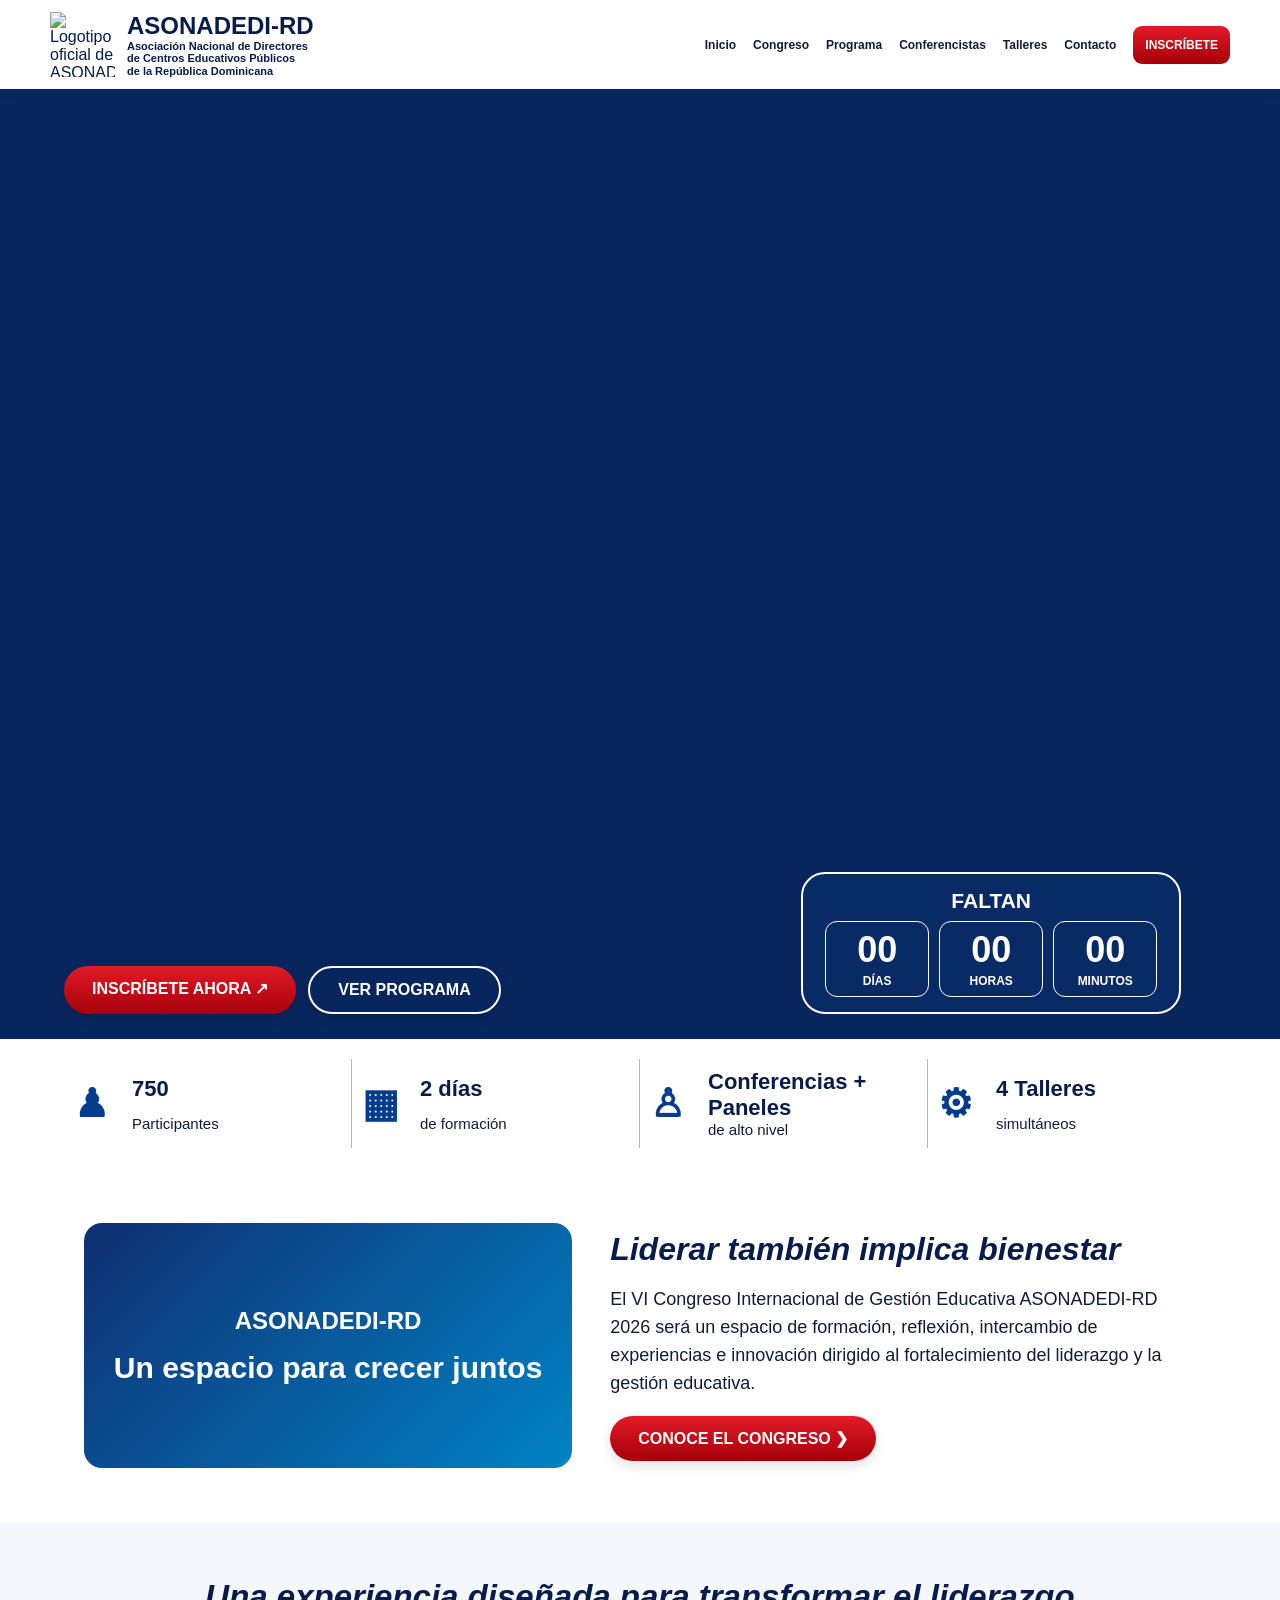
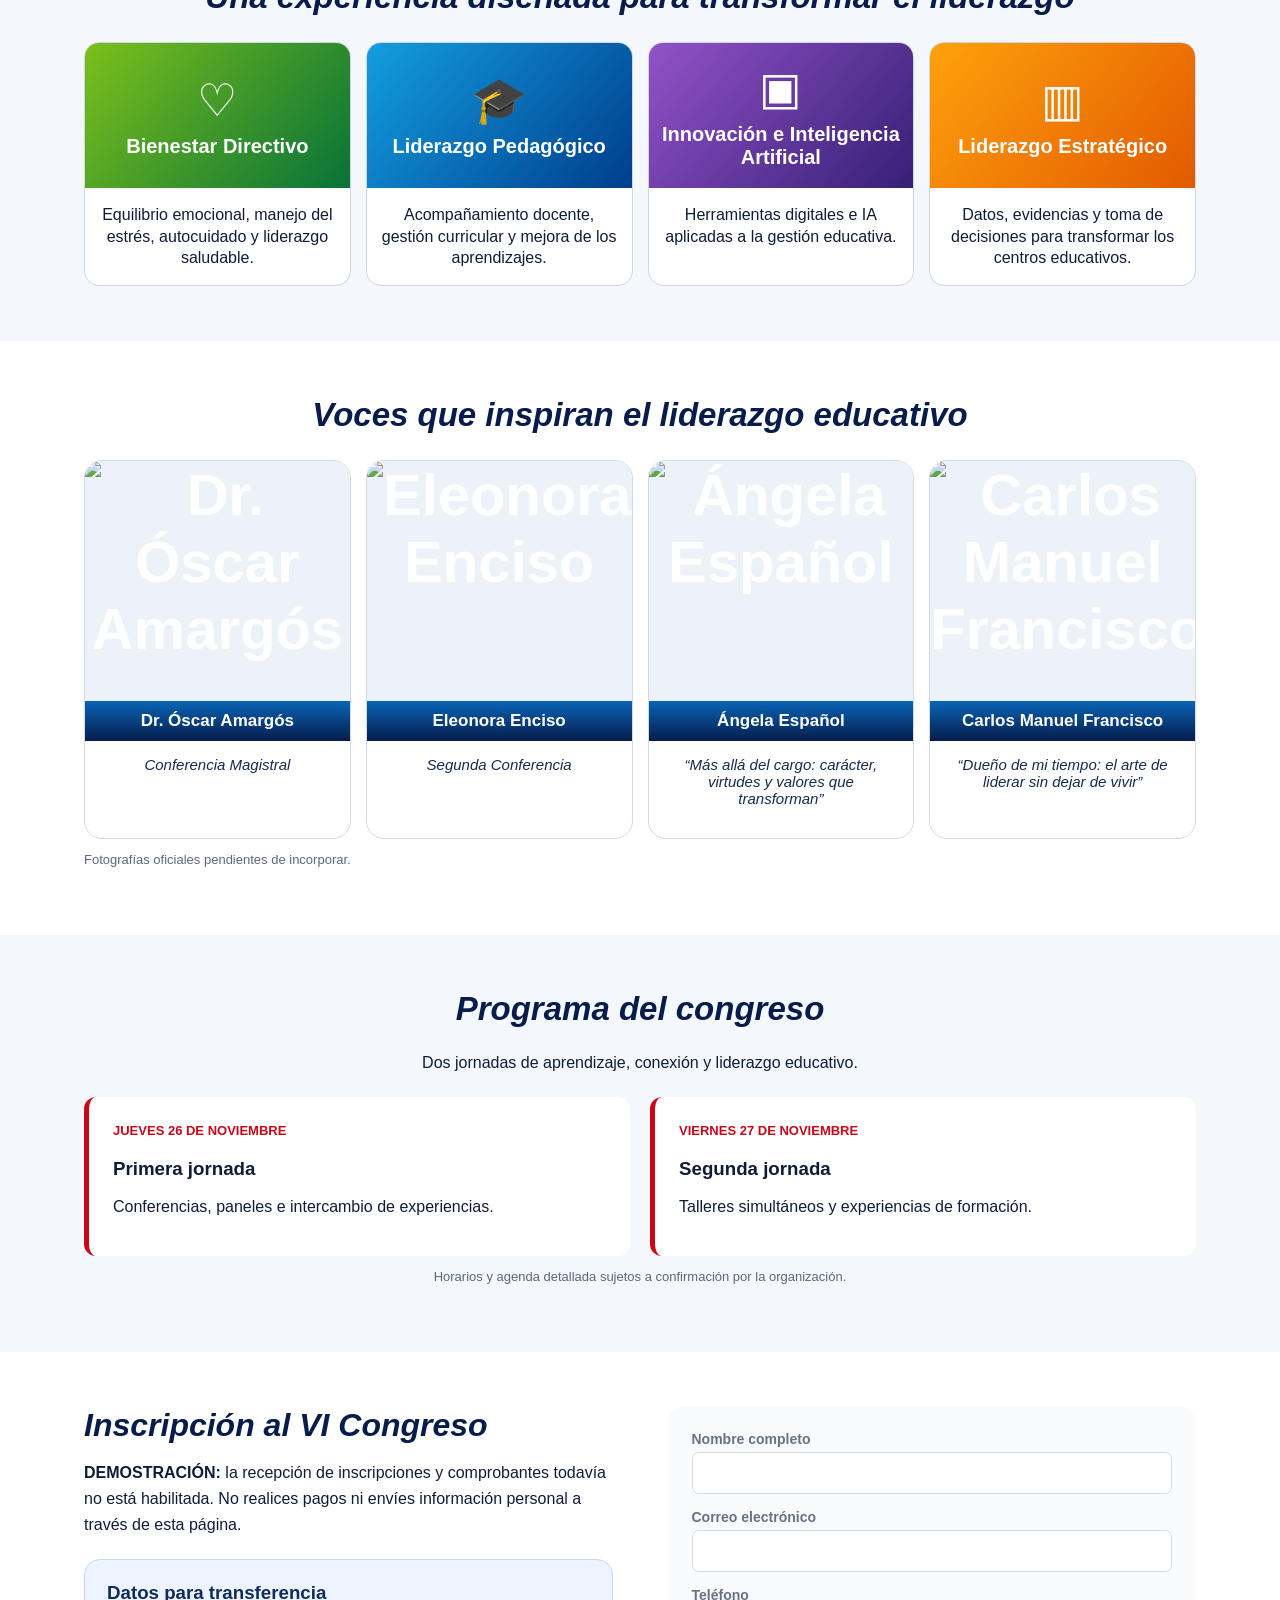
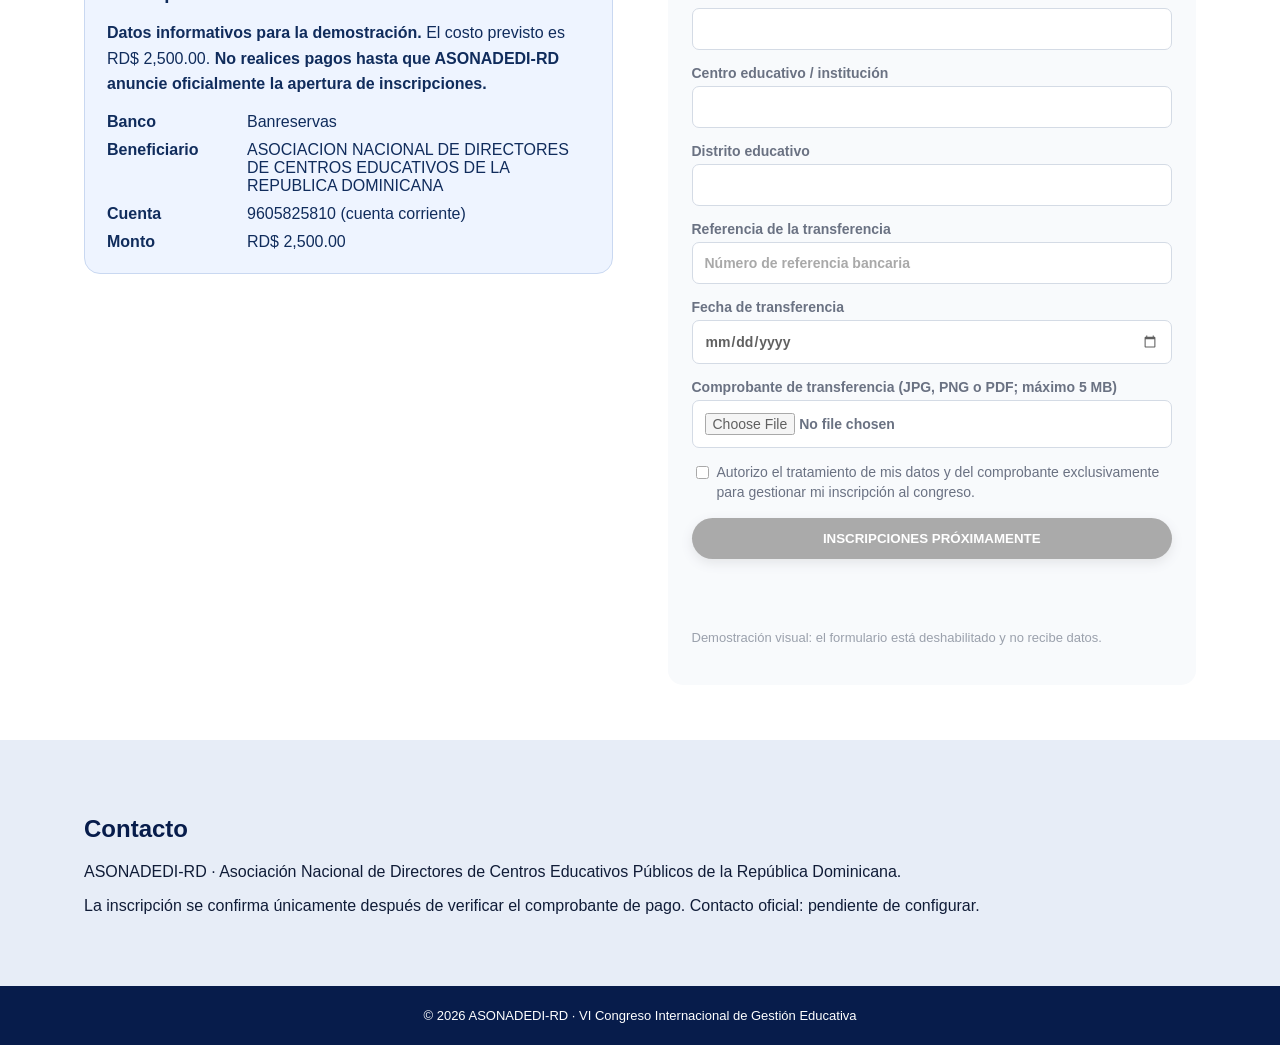
==== index.html @ 6caeb6f5 "Add files via upload" ====
<!doctype html>
<html lang="es"><head><meta charset="utf-8"><meta name="viewport" content="width=device-width,initial-scale=1"><meta name="description" content="VI Congreso Internacional de Gestión Educativa ASONADEDI-RD 2026: Bienestar y Liderazgo Educativo."><title>ASONADEDI-RD | VI Congreso 2026</title>
    <meta property="og:type" content="website">
<meta property="og:title" content="VI Congreso Internacional de Gestión Educativa 2026 | ASONADEDI-RD">
<meta property="og:description" content="Bienestar y Liderazgo Educativo. 26 y 27 de noviembre de 2026. República Dominicana.">
<meta property="og:image" content="https://congresoasonadedi2026.infy.click/assets/portada-congreso.png">
<meta property="og:image:secure_url" content="https://congresoasonadedi2026.infy.click/assets/portada-congreso.png">
<meta property="og:image:type" content="image/png">
<meta property="og:image:alt" content="Portada del VI Congreso Internacional de Gestión Educativa 2026">
<meta property="og:url" content="https://congresoasonadedi2026.infy.click/">
<meta name="twitter:card" content="summary_large_image"><link rel="stylesheet" href="styles.css"></head><body>
<header class="header"><a href="#inicio" class="brand"><img class="official-logo" style="width:65px;height:65px;object-fit:contain;" src="assets/logo-asonadedi.png" alt="Logotipo oficial de ASONADEDI-RD"><span><strong>ASONADEDI-RD</strong><small>Asociación Nacional de Directores<br>de Centros Educativos Públicos<br>de la República Dominicana</small></span></a><button class="menu" aria-label="Abrir menú" aria-expanded="false">☰</button><nav id="nav"><a href="#inicio">Inicio</a><a href="#congreso">Congreso</a><a href="#programa">Programa</a><a href="#conferencistas">Conferencistas</a><a href="#talleres">Talleres</a><a href="#contacto">Contacto</a><a class="nav-cta" href="#inscripcion">INSCRÍBETE</a></nav></header>
<main><section id="inicio" class="hero"><div class="hero-inner"><div class="hero-copy"><span class="eyebrow">ASONADEDI-RD PRESENTA</span><div class="hero-heading"><span class="edition">VI</span><h1>Congreso Internacional<br>de Gestión Educativa<br><em>ASONADEDI-RD 2026</em></h1></div><h2>Bienestar y<br>Liderazgo Educativo</h2><p class="motto">“Bienestar para liderar, liderazgo para transformar”</p><div class="event-meta"><span>▣ 26 y 27 de noviembre de 2026</span><span>📍 República Dominicana</span></div><div class="actions"><a href="#inscripcion" class="btn red">INSCRÍBETE AHORA ↗</a><a href="#programa" class="btn outline">VER PROGRAMA</a></div></div><div class="hero-side"><div class="portrait-illustration"><img src="assets/Attentive Conference Audience in Formal Session.png"
     alt="Público asistente al congreso"
     style="width:100%;height:100%;object-fit:cover;border-radius:20px;"><div>Un encuentro para quienes<br>transforman la educación</div></div><div class="countdown"><strong>FALTAN</strong><div class="clock"><div><b id="days">--</b><small>DÍAS</small></div><div><b id="hours">--</b><small>HORAS</small></div><div><b id="minutes">--</b><small>MINUTOS</small></div></div></div></div></div></section>
<section class="stats" aria-label="Datos del congreso"><div><b>♟</b><strong>750</strong><span>Participantes</span></div><div><b>▦</b><strong>2 días</strong><span>de formación</span></div><div><b>♙</b><strong>Conferencias + Paneles</strong><span>de alto nivel</span></div><div><b>⚙</b><strong>4 Talleres</strong><span>simultáneos</span></div></section>
<section id="congreso" class="intro wrap"><div class="intro-art"><span>ASONADEDI-RD</span><strong>Un espacio para crecer juntos</strong></div><div><h2>Liderar también implica bienestar</h2><p>El VI Congreso Internacional de Gestión Educativa ASONADEDI-RD 2026 será un espacio de formación, reflexión, intercambio de experiencias e innovación dirigido al fortalecimiento del liderazgo y la gestión educativa.</p><a class="btn red" href="#programa">CONOCE EL CONGRESO ❯</a></div></section>
<section id="talleres" class="tracks"><div class="wrap"><h2 class="section-title">Una experiencia diseñada para transformar el liderazgo</h2><div class="track-grid"><article class="track green"><div class="track-top"><span>♡</span><h3>Bienestar Directivo</h3></div><p>Equilibrio emocional, manejo del estrés, autocuidado y liderazgo saludable.</p></article><article class="track blue"><div class="track-top"><span>🎓</span><h3>Liderazgo Pedagógico</h3></div><p>Acompañamiento docente, gestión curricular y mejora de los aprendizajes.</p></article><article class="track purple"><div class="track-top"><span>▣</span><h3>Innovación e Inteligencia Artificial</h3></div><p>Herramientas digitales e IA aplicadas a la gestión educativa.</p></article><article class="track orange"><div class="track-top"><span>▥</span><h3>Liderazgo Estratégico</h3></div><p>Datos, evidencias y toma de decisiones para transformar los centros educativos.</p></article></div></div></section>
<section id="conferencistas" class="speakers wrap"><h2 class="section-title">Voces que inspiran el liderazgo educativo</h2><div class="speaker-grid"><article class="speaker"><div class="avatar">
  <img src="assets/Dr. Amargós at the Podium.png"
       alt="Dr. Óscar Amargós"
       style="width:100%;height:100%;object-fit:cover;border-radius:50%;">
</div><h3>Dr. Óscar Amargós</h3><p>Conferencia Magistral</p></article><article class="speaker"><div class="avatar">
  <img src="assets/Eleonora Enciso.png"
       alt="Eleonora Enciso"
       style="width:100%;height:100%;object-fit:cover;">
</div><h3>Eleonora Enciso</h3><p>Segunda Conferencia</p></article><article class="speaker"><div class="avatar">
  <img src="assets/Angela Español.png"
       alt="Ángela Español"
       style="width:100%;height:100%;object-fit:cover;">
</div><h3>Ángela Español</h3><p>“Más allá del cargo: carácter, virtudes y valores que transforman”</p></article><article class="speaker"><div class="avatar">
  <img src="assets/Carlos manuel francisco.png"
       alt="Carlos Manuel Francisco"
       style="width:100%;height:100%;object-fit:cover;">
</div><h3>Carlos Manuel Francisco</h3><p>“Dueño de mi tiempo: el arte de liderar sin dejar de vivir”</p></article></div><p class="note">Fotografías oficiales pendientes de incorporar.</p></section>
<section id="programa" class="program"><div class="wrap"><h2 class="section-title">Programa del congreso</h2><p>Dos jornadas de aprendizaje, conexión y liderazgo educativo.</p><div class="program-grid"><article><span>JUEVES 26 DE NOVIEMBRE</span><h3>Primera jornada</h3><p>Conferencias, paneles e intercambio de experiencias.</p></article><article><span>VIERNES 27 DE NOVIEMBRE</span><h3>Segunda jornada</h3><p>Talleres simultáneos y experiencias de formación.</p></article></div><p class="note">Horarios y agenda detallada sujetos a confirmación por la organización.</p></div></section>
<section id="inscripcion" class="registration wrap"><div><h2>Inscripción al VI Congreso</h2><p><strong>DEMOSTRACIÓN:</strong> la recepción de inscripciones y comprobantes todavía no está habilitada. No realices pagos ni envíes información personal a través de esta página.</p><div class="payment-box"><h3>Datos para transferencia</h3><p id="bankNotice"><strong>Datos informativos para la demostración.</strong> El costo previsto es RD$ 2,500.00. <strong>No realices pagos hasta que ASONADEDI-RD anuncie oficialmente la apertura de inscripciones.</strong></p><dl><dt>Banco</dt><dd id="bankName">Pendiente de confirmar</dd><dt>Beneficiario</dt><dd id="bankHolder">Pendiente de confirmar</dd><dt>Cuenta</dt><dd id="bankAccount">Pendiente de confirmar</dd><dt>Monto</dt><dd id="bankAmount">Pendiente de confirmar</dd></dl></div></div><form id="registrationForm" inert aria-label="Formulario deshabilitado durante la demostración" enctype="multipart/form-data" method="post" action="api/registrar.php"><label>Nombre completo<input name="nombre" maxlength="120" required autocomplete="name"></label><label>Correo electrónico<input name="correo" type="email" maxlength="180" required autocomplete="email"></label><label>Teléfono<input name="telefono" type="tel" maxlength="35" required autocomplete="tel"></label><label>Centro educativo / institución<input name="centro" maxlength="180" required></label><label>Distrito educativo<input name="distrito" maxlength="50"></label><label>Referencia de la transferencia<input name="referencia" maxlength="100" required placeholder="Número de referencia bancaria"></label><label>Fecha de transferencia<input name="fecha_pago" type="date" required></label><label>Comprobante de transferencia (JPG, PNG o PDF; máximo 5 MB)<input name="comprobante" type="file" accept=".jpg,.jpeg,.png,.pdf,image/jpeg,image/png,application/pdf" required></label><label class="check"><input type="checkbox" name="consentimiento" value="si" required> Autorizo el tratamiento de mis datos y del comprobante exclusivamente para gestionar mi inscripción al congreso.</label><button type="submit" class="btn red" id="submitRegistration">INSCRIPCIONES PRÓXIMAMENTE</button><p id="formMessage" role="status" aria-live="polite" class="note"></p><p class="note">Demostración visual: el formulario está deshabilitado y no recibe datos.</p></form></section>
<section id="contacto" class="contact"><div class="wrap"><h2>Contacto</h2><p>ASONADEDI-RD · Asociación Nacional de Directores de Centros Educativos Públicos de la República Dominicana.</p><p>La inscripción se confirma únicamente después de verificar el comprobante de pago. Contacto oficial: pendiente de configurar.</p></div></section></main><footer>© <span id="year"></span> ASONADEDI-RD · VI Congreso Internacional de Gestión Educativa</footer><script src="script.js"></script></body></html>
---- styles.css ----
:root{--navy:#071c4b;--blue:#063c8c;--red:#c90719;--light:#f4f7fb}*{box-sizing:border-box}html{scroll-behavior:smooth}body{margin:0;font-family:Arial,Helvetica,sans-serif;color:#101c37}a{text-decoration:none;color:inherit}.wrap{max-width:1160px;margin:auto;padding:55px 24px}.header{display:flex;justify-content:space-between;align-items:center;gap:24px;padding:12px max(24px,calc((100vw - 1180px)/2));background:white;position:sticky;top:0;z-index:10;box-shadow:0 2px 10px #001e4514}.brand{display:flex;align-items:center;gap:12px;color:var(--navy)}.brand strong{font-size:24px}.brand small{display:block;font-size:11px;font-weight:bold;line-height:1.12}.seal{height:65px;width:65px;border:3px solid var(--red);outline:2px solid var(--blue);outline-offset:2px;border-radius:50%;display:grid;place-content:center;text-align:center;font-size:28px;color:var(--blue)}.seal small{font-size:10px!important}nav{display:flex;align-items:center;gap:17px;font-size:12px;font-weight:bold}nav a:hover{color:var(--red)}.nav-cta,.btn.red{background:linear-gradient(#e31a27,#a5000a);color:white}.nav-cta{padding:12px;border-radius:9px}.menu{display:none}.hero{background:radial-gradient(ellipse at 75% 25%,#087bc4 0%,#073c91 37%,#06194d 90%);color:white;overflow:hidden}.hero-inner{max-width:1200px;margin:auto;display:grid;grid-template-columns:1.2fr .8fr;gap:28px;min-height:475px;padding:34px 24px}.hero-copy{z-index:1}.eyebrow{display:inline-block;background:var(--red);padding:6px 26px;border-radius:30px;font-weight:bold}.hero-heading{display:flex;align-items:center;gap:10px;margin-top:8px}.edition{font-size:100px;font-style:italic;font-weight:900;letter-spacing:-10px}.hero h1{font-size:clamp(24px,3.1vw,40px);font-style:italic;line-height:1.04;margin:0;text-shadow:2px 3px 3px #001}.hero h1 em{color:#ffdddd}.hero h2{font-size:clamp(32px,4vw,53px);line-height:1.02;font-style:italic;margin:16px 0}.motto{background:var(--red);padding:10px 18px;border-radius:30px;font-size:19px;font-weight:bold;font-style:italic;display:inline-block}.event-meta{display:flex;gap:24px;flex-wrap:wrap;font-weight:bold;margin:12px 0 20px}.actions{display:flex;gap:12px;flex-wrap:wrap}.btn{border:0;display:inline-block;border-radius:30px;padding:13px 28px;font-weight:800;cursor:pointer;text-align:center;box-shadow:0 4px 12px #0002}.btn.outline{border:2px solid white;color:white}.hero-side{display:flex;flex-direction:column;justify-content:flex-end;align-items:center}.portrait-illustration{flex:1;width:100%;display:flex;flex-direction:column;align-items:center;justify-content:center;font-size:22px;font-weight:bold;text-align:center;text-shadow:1px 2px 4px #001}.portrait-illustration span{font-size:110px}.countdown{border:2px solid #fff;border-radius:24px;background:#082d68e8;padding:15px 22px;text-align:center;width:100%;max-width:380px}.countdown>strong{font-size:21px}.clock{display:flex;gap:10px;margin-top:8px}.clock>div{flex:1;border:1px solid white;border-radius:12px;padding:7px 2px}.clock b{font-size:36px;display:block}.clock small{font-size:12px;font-weight:bold}.stats{display:grid;grid-template-columns:repeat(4,1fr);max-width:1200px;margin:auto;padding:20px 24px}.stats>div{display:grid;grid-template-columns:50px 1fr;column-gap:8px;align-items:center;padding:10px;border-right:1px solid #aab5c8}.stats>div:last-child{border:0}.stats b{grid-row:span 2;font-size:39px;color:var(--blue)}.stats strong{font-size:22px;color:var(--navy)}.stats span{font-size:15px}.intro{display:grid;grid-template-columns:1fr 1.2fr;align-items:center;gap:38px}.intro-art{background:linear-gradient(135deg,#102f72,#0083c4);min-height:245px;border-radius:18px;color:white;display:flex;flex-direction:column;justify-content:center;align-items:center;gap:16px;text-align:center;padding:25px}.intro-art span{font-size:24px;font-weight:900}.intro-art strong{font-size:30px}.intro h2,.registration h2{font-size:32px;font-style:italic;color:var(--navy);margin:0}.intro p{font-size:18px;line-height:1.55}.tracks,.program{background:var(--light)}.section-title{text-align:center;font-size:clamp(24px,3vw,33px);font-style:italic;color:var(--navy);margin:0 0 26px}.track-grid{display:grid;grid-template-columns:repeat(4,1fr);gap:15px}.track{border-radius:15px;overflow:hidden;text-align:center;background:white;border:1px solid #ccd6e5}.track-top{color:white;min-height:145px;padding:15px 8px;display:flex;flex-direction:column;justify-content:center}.track-top span{font-size:45px}.track h3{font-size:20px;margin:8px 0 0}.track p{padding:0 15px;font-size:16px;line-height:1.35}.green .track-top{background:linear-gradient(130deg,#7bbf1b,#087339)}.blue .track-top{background:linear-gradient(130deg,#139ee1,#003e8c)}.purple .track-top{background:linear-gradient(130deg,#9352c8,#362076)}.orange .track-top{background:linear-gradient(130deg,#ffa10c,#e25a00)}.speaker-grid{display:grid;grid-template-columns:repeat(4,1fr);gap:15px}.speaker{border:1px solid #d2dae8;border-radius:15px;text-align:center;overflow:hidden;padding-bottom:16px}.avatar{height:170px;display:grid;place-content:center;background:linear-gradient(135deg,#dbe8f8,#7b9fc9);font-size:58px;color:#fff;font-weight:bold}.speaker h3{background:linear-gradient(#0865b7,#071c4b);color:white;padding:10px 4px;margin:-10px 6px 12px;border-radius:20px;position:relative;font-size:17px}.speaker p{font-size:15px;font-style:italic;padding:0 12px}.note{font-size:13px;color:#5e687a}.program{text-align:center}.program-grid{display:grid;grid-template-columns:1fr 1fr;gap:20px;margin-top:25px;text-align:left}.program-grid article{background:white;border-left:5px solid var(--red);padding:24px;border-radius:12px}.program-grid span{font-size:13px;color:var(--red);font-weight:bold}.registration{display:grid;grid-template-columns:1fr 1fr;gap:55px}.registration p{line-height:1.6}.registration form{background:#f4f7fb;padding:24px;border-radius:15px;display:grid;gap:15px}.registration label{display:grid;gap:5px;font-size:14px;font-weight:bold}.registration input:not([type=checkbox]){padding:12px;border:1px solid #bbc6d6;border-radius:7px;font:inherit;width:100%}.registration .check{display:flex;align-items:flex-start;font-weight:normal;line-height:1.4}.contact{background:#e7edf7}.contact h2{color:var(--navy)}footer{background:var(--navy);color:white;text-align:center;padding:22px;font-size:13px}@media(max-width:950px){.header{flex-wrap:wrap}.menu{display:block;background:var(--navy);color:white;border:0;border-radius:8px;font-size:24px;padding:6px 12px}nav{display:none;width:100%;flex-wrap:wrap}nav.open{display:flex}.hero-inner{grid-template-columns:1fr}.hero-side{flex-direction:row;gap:15px}.portrait-illustration{min-height:180px}.stats,.track-grid,.speaker-grid{grid-template-columns:repeat(2,1fr)}}@media(max-width:600px){.brand strong{font-size:18px}.brand small{font-size:9px}.seal{height:50px;width:50px}.hero-inner{padding:30px 18px}.edition{font-size:70px}.hero h1{font-size:24px}.hero h2{font-size:36px}.motto{font-size:16px}.hero-side{flex-direction:column}.portrait-illustration{min-height:140px}.portrait-illustration span{font-size:65px}.stats{grid-template-columns:1fr 1fr;padding:10px}.stats>div{grid-template-columns:1fr;text-align:center;border:0}.stats b{grid-row:auto}.stats strong{font-size:18px}.intro,.registration,.program-grid{grid-template-columns:1fr}.track-grid,.speaker-grid{grid-template-columns:1fr 1fr;gap:9px}.track h3{font-size:16px}.track p,.speaker p{font-size:13px}.avatar{height:125px;font-size:40px}.speaker h3{font-size:14px}.wrap{padding:38px 18px}}

.payment-box{background:#eef4ff;border:1px solid #c9d8f1;border-radius:16px;padding:22px;margin-top:22px;color:#102c5c}.payment-box h3{margin:0 0 8px}.payment-box dl{display:grid;grid-template-columns:minmax(90px,130px) 1fr;gap:10px;margin:16px 0 0}.payment-box dt{font-weight:700}.payment-box dd{margin:0;overflow-wrap:anywhere}.registration input[type=file]{max-width:100%;padding:12px;background:#fff}.registration button:disabled{opacity:.65;cursor:wait}

.official-logo{width:70px;height:70px;object-fit:contain;flex-shrink:0}.registration form[inert]{opacity:.62;pointer-events:none}.registration form[inert] button{background:#777;cursor:not-allowed}@media(max-width:600px){.official-logo{width:56px;height:56px}}

/* Corrección del encabezado y diseño móvil */
.brand img, .brand .seal img {
  width: 65px !important;
  height: 65px !important;
  max-width: 65px !important;
  object-fit: contain;
  flex-shrink: 0;
}
.brand .seal {
  width: 70px !important;
  height: 70px !important;
  flex: 0 0 70px;
}
@media (max-width: 768px) {
  html, body { width: 100%; overflow-x: hidden; }
  .header { width: 100%; padding: 12px 16px; gap: 12px; }
  .brand { display: flex; align-items: center; min-width: 0; gap: 10px; }
  .brand strong { font-size: 18px; }
  .brand small { font-size: 10px; }
  .wrap { width: 100%; max-width: 100%; padding-left: 16px; padding-right: 16px; }
  .hero { width: 100%; max-width: 100%; }
  .hero * { max-width: 100%; }
}
.hero {
  background-image: url("assets/portada-congreso.png");
  background-size: 100% 100%;
  background-position: center;
  background-repeat: no-repeat;
}
/* Portada integrada del VI Congreso */
.hero .eyebrow,
.hero .hero-heading,
.hero .hero-copy h2,
.hero .motto,
.hero .event-meta,
.hero .portrait-illustration,
.hero .hero-side > div:first-child {
  visibility: hidden;
}

.hero .hero-inner {
  position: relative;
}

.hero .actions,
.hero .countdown {
  position: relative;
  z-index: 2;
}
/* Adaptación de la portada para celulares */
@media (max-width: 768px) {
  .hero {
    background-size: 100% auto;
    background-position: center top;
    background-repeat: no-repeat;
    background-color: #06245c;
  }

  .hero-inner {
    min-height: 0;
    padding-top: 0;
  }
}
/* Eliminar espacios vacíos en la portada móvil */
@media (max-width: 768px) {
  .hero .eyebrow,
  .hero .hero-heading,
  .hero .hero-copy h2,
  .hero .motto,
  .hero .event-meta,
  .hero .portrait-illustration,
  .hero .hero-side > div:first-child {
    display: none;
  }

  .hero .hero-inner {
    display: flex;
    flex-direction: column;
    gap: 12px;
    padding-top: 0;
    padding-bottom: 24px;
  }

  .hero .hero-copy,
  .hero .hero-side {
    width: 100%;
  }

  .hero .actions {
    margin-top: 0;
    justify-content: center;
  }
}/* Distribución definitiva de la portada en celulares */
@media (max-width: 768px) {
  .hero {
    background-size: 100% auto;
    background-position: center top;
  }

  .hero .hero-inner {
    padding-top: 52%;
    padding-bottom: 24px;
    gap: 20px;
  }

  .hero .actions {
    display: flex;
    flex-direction: column;
    align-items: center;
    gap: 12px;
  }

  .hero .actions .btn {
    width: 90%;
    max-width: 320px;
    text-align: center;
  }

  .hero .hero-side {
    width: 100%;
  }

  .hero .countdown {
    margin-top: 8px;
  }
}/* Diseño uniforme de los conferencistas */
.speaker {
  overflow: hidden;
  border-radius: 18px;
  background: white;
  text-align: center;
}

.speaker .avatar {
  width: 100%;
  height: 240px;
  overflow: hidden;
  border-radius: 0;
  background: #edf2f8;
  display: flex;
  align-items: center;
  justify-content: center;
}

.speaker .avatar img {
  width: 100% !important;
  height: 100% !important;
  object-fit: contain !important;
  border-radius: 0 !important;
}

.speaker h3 {
  position: static;
  margin: 0;
  border-radius: 0;
}

.speaker p {
  position: static;
  margin: 0;
  padding: 15px;
  color: #172b4d;
  background: white;
}

@media (max-width: 768px) {
  .speaker .avatar {
    height: 280px;
  }
}/* Corregir portada únicamente en computadoras */
/* Portada exclusiva para computadoras */
@media (min-width: 769px) {
  .hero {
    background-size: 100% auto;
    background-position: center top;
    background-repeat: no-repeat;
    background-color: #08265e;
  }

  .hero .hero-inner {
    min-height: 0;
    padding-top: 35%;
    padding-bottom: 25px;
  }

  .hero .actions,
  .hero .countdown {
    position: relative;
    z-index: 2;
  }
}
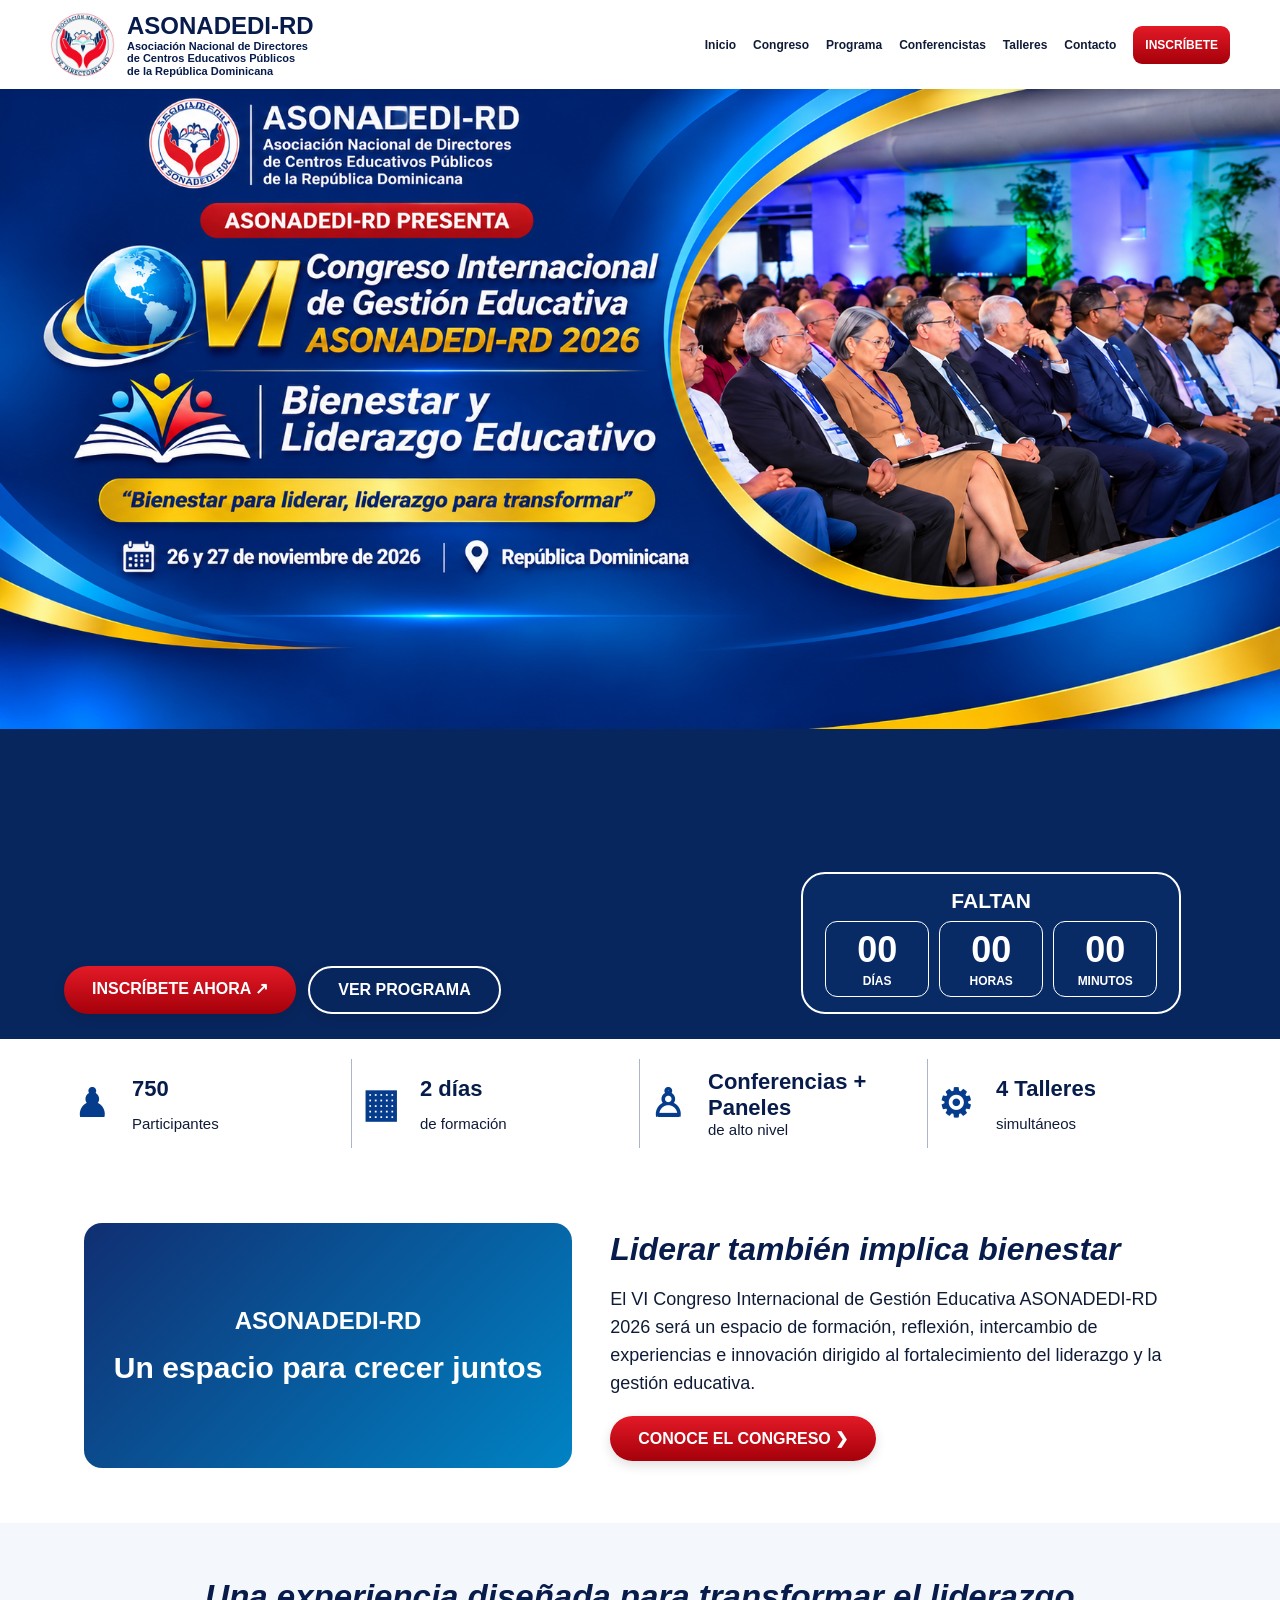
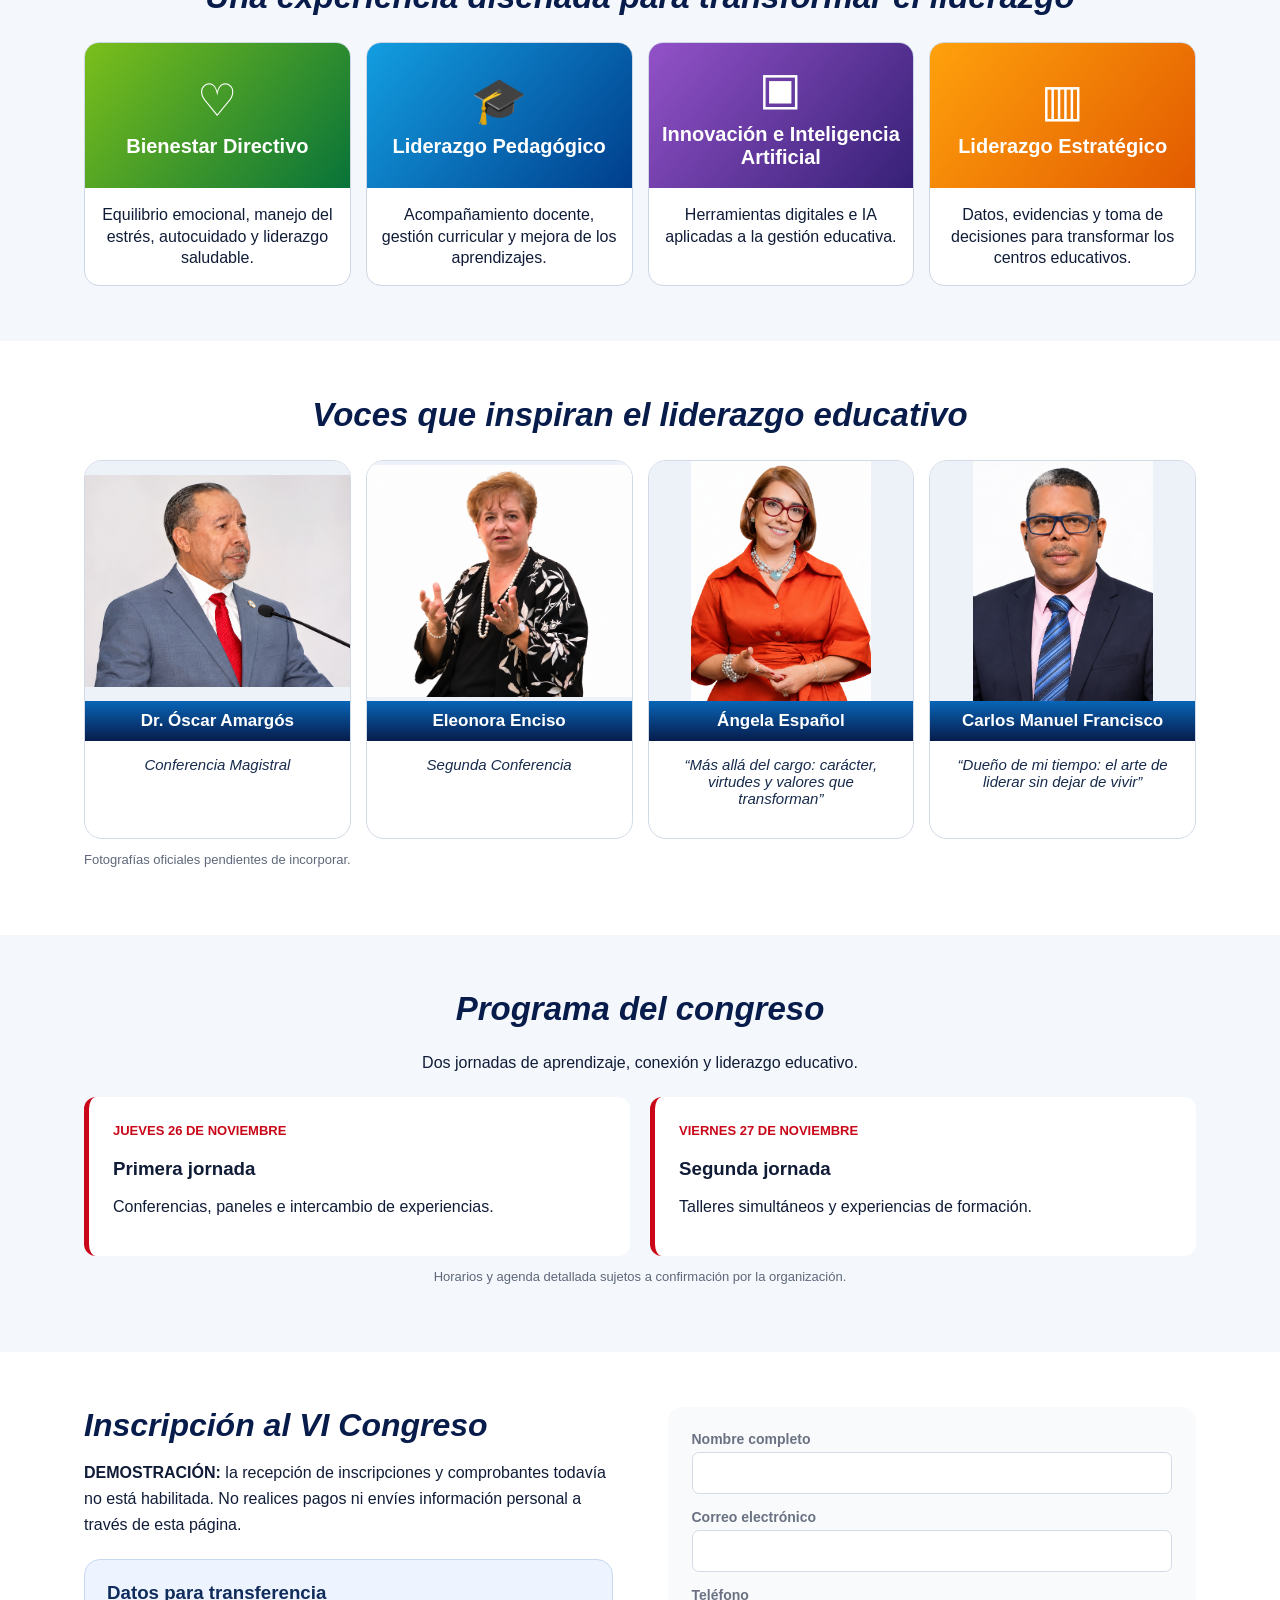
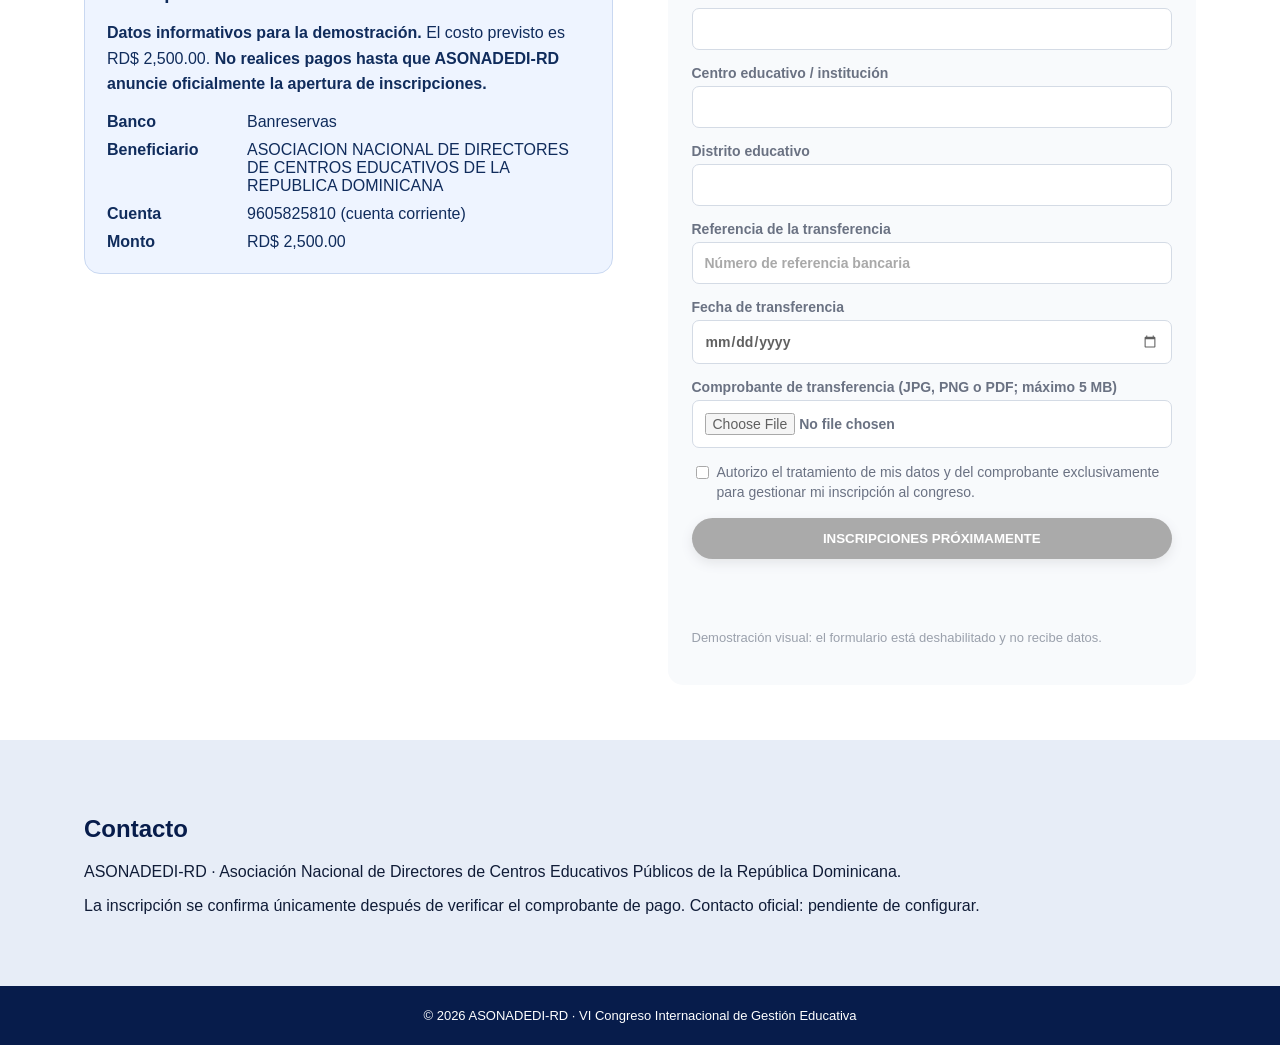
==== commit 07ea7fc1: "Update index.html" ====
--- a/index.html
+++ b/index.html
@@ -3,11 +3,11 @@
     <meta property="og:type" content="website">
 <meta property="og:title" content="VI Congreso Internacional de Gestión Educativa 2026 | ASONADEDI-RD">
 <meta property="og:description" content="Bienestar y Liderazgo Educativo. 26 y 27 de noviembre de 2026. República Dominicana.">
-<meta property="og:image" content="https://congresoasonadedi2026.infy.click/assets/portada-congreso.png">
-<meta property="og:image:secure_url" content="https://congresoasonadedi2026.infy.click/assets/portada-congreso.png">
-<meta property="og:image:type" content="image/png">
+<meta property="og:image" content="https://congresoasonadedi.github.io/2026/assets/portada-whatsapp.jpg"
+<meta property="og:image:secure_url" content="https://congresoasonadedi.github.io/2026/assets/portada-whatsapp.jpg">
+<meta property="og:image:type" content="image/jpeg">
 <meta property="og:image:alt" content="Portada del VI Congreso Internacional de Gestión Educativa 2026">
-<meta property="og:url" content="https://congresoasonadedi2026.infy.click/">
+<meta property="og:url" content="https://congresoasonadedi.github.io/2026/">
 <meta name="twitter:card" content="summary_large_image"><link rel="stylesheet" href="styles.css"></head><body>
 <header class="header"><a href="#inicio" class="brand"><img class="official-logo" style="width:65px;height:65px;object-fit:contain;" src="assets/logo-asonadedi.png" alt="Logotipo oficial de ASONADEDI-RD"><span><strong>ASONADEDI-RD</strong><small>Asociación Nacional de Directores<br>de Centros Educativos Públicos<br>de la República Dominicana</small></span></a><button class="menu" aria-label="Abrir menú" aria-expanded="false">☰</button><nav id="nav"><a href="#inicio">Inicio</a><a href="#congreso">Congreso</a><a href="#programa">Programa</a><a href="#conferencistas">Conferencistas</a><a href="#talleres">Talleres</a><a href="#contacto">Contacto</a><a class="nav-cta" href="#inscripcion">INSCRÍBETE</a></nav></header>
 <main><section id="inicio" class="hero"><div class="hero-inner"><div class="hero-copy"><span class="eyebrow">ASONADEDI-RD PRESENTA</span><div class="hero-heading"><span class="edition">VI</span><h1>Congreso Internacional<br>de Gestión Educativa<br><em>ASONADEDI-RD 2026</em></h1></div><h2>Bienestar y<br>Liderazgo Educativo</h2><p class="motto">“Bienestar para liderar, liderazgo para transformar”</p><div class="event-meta"><span>▣ 26 y 27 de noviembre de 2026</span><span>📍 República Dominicana</span></div><div class="actions"><a href="#inscripcion" class="btn red">INSCRÍBETE AHORA ↗</a><a href="#programa" class="btn outline">VER PROGRAMA</a></div></div><div class="hero-side"><div class="portrait-illustration"><img src="assets/Attentive Conference Audience in Formal Session.png"
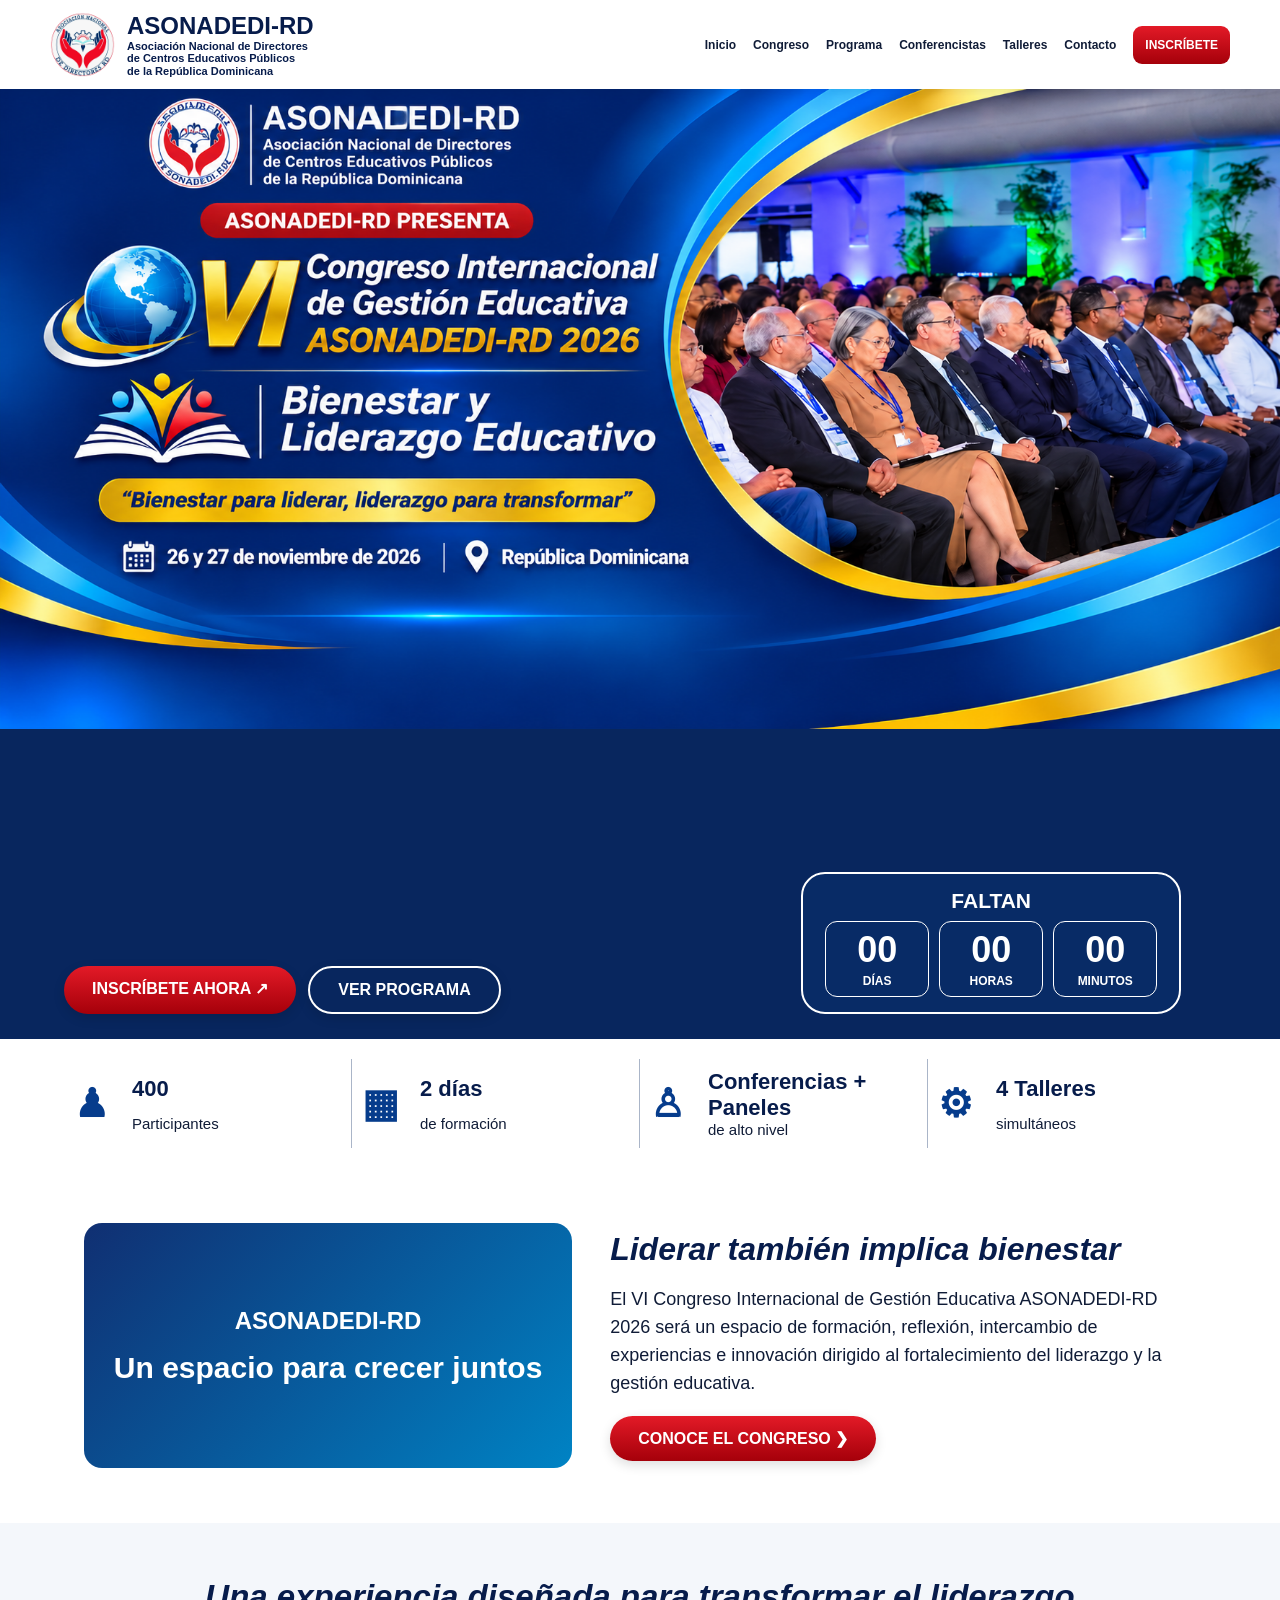
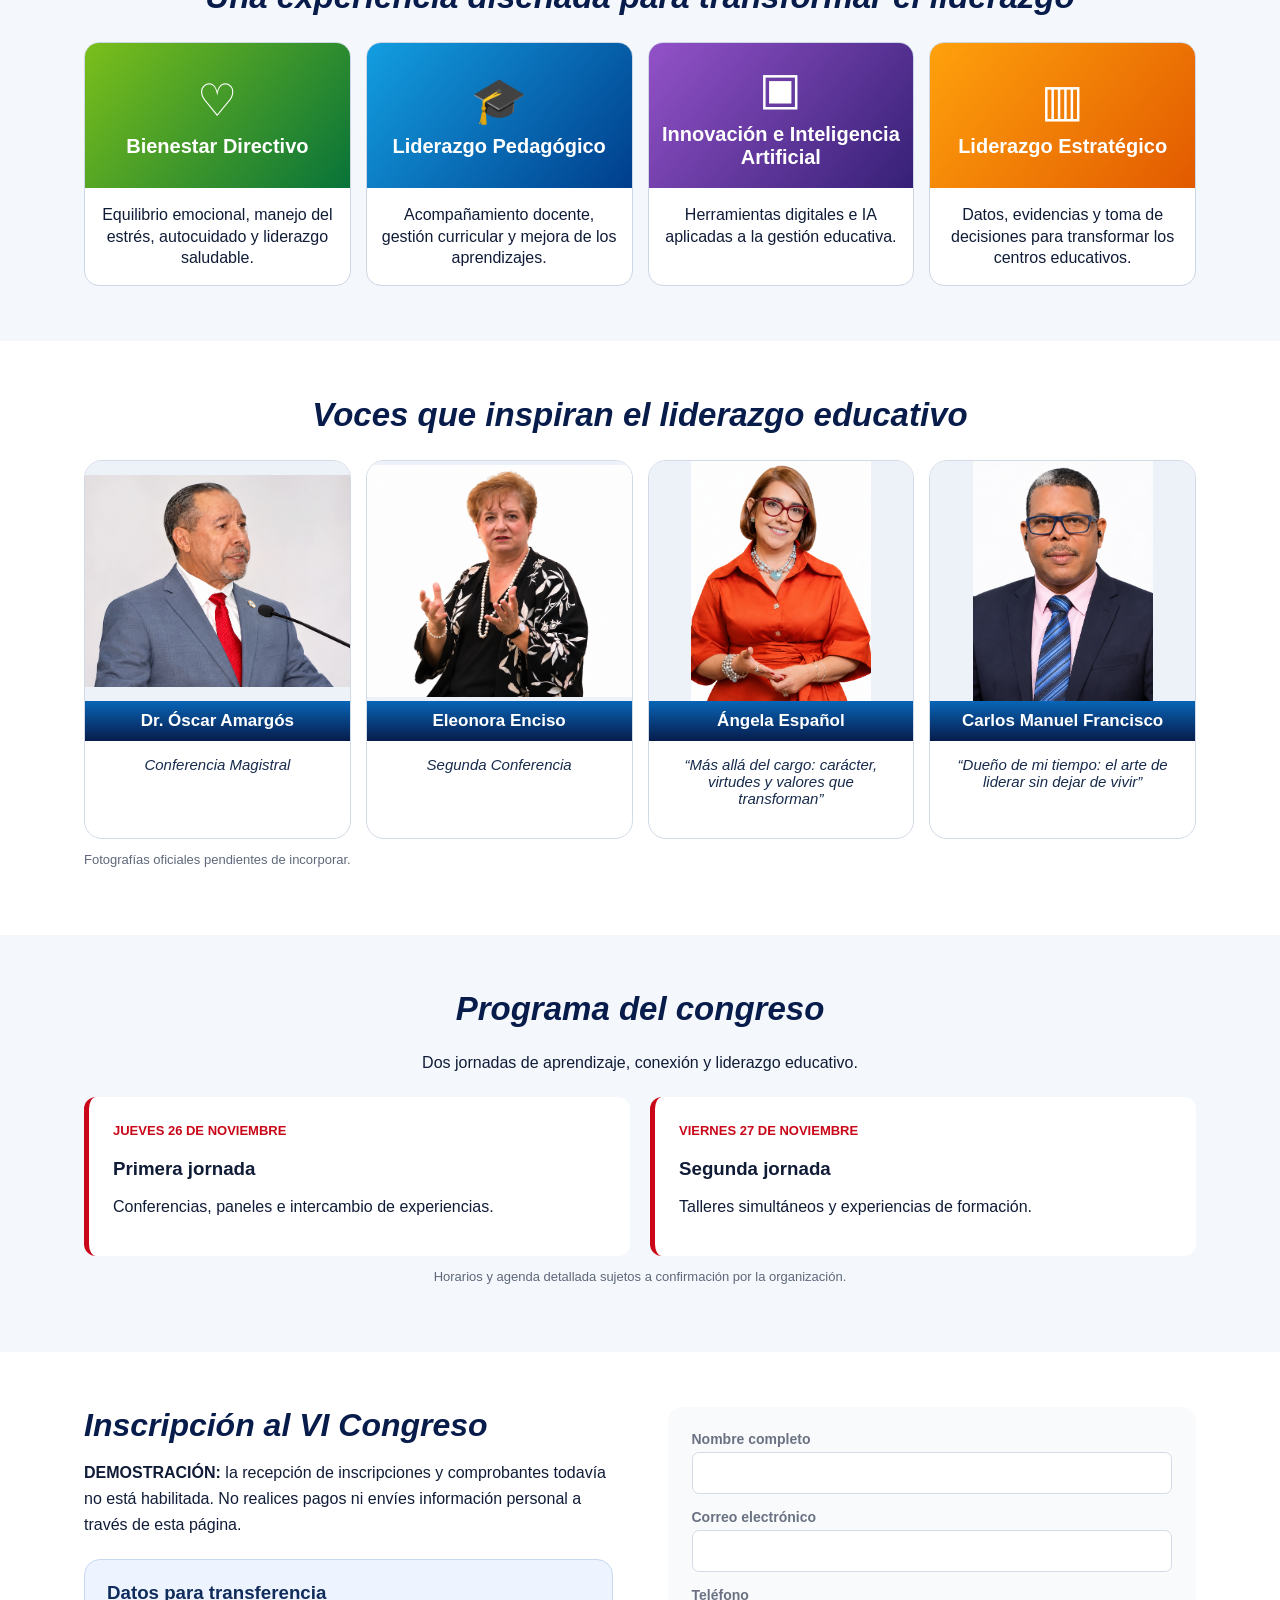
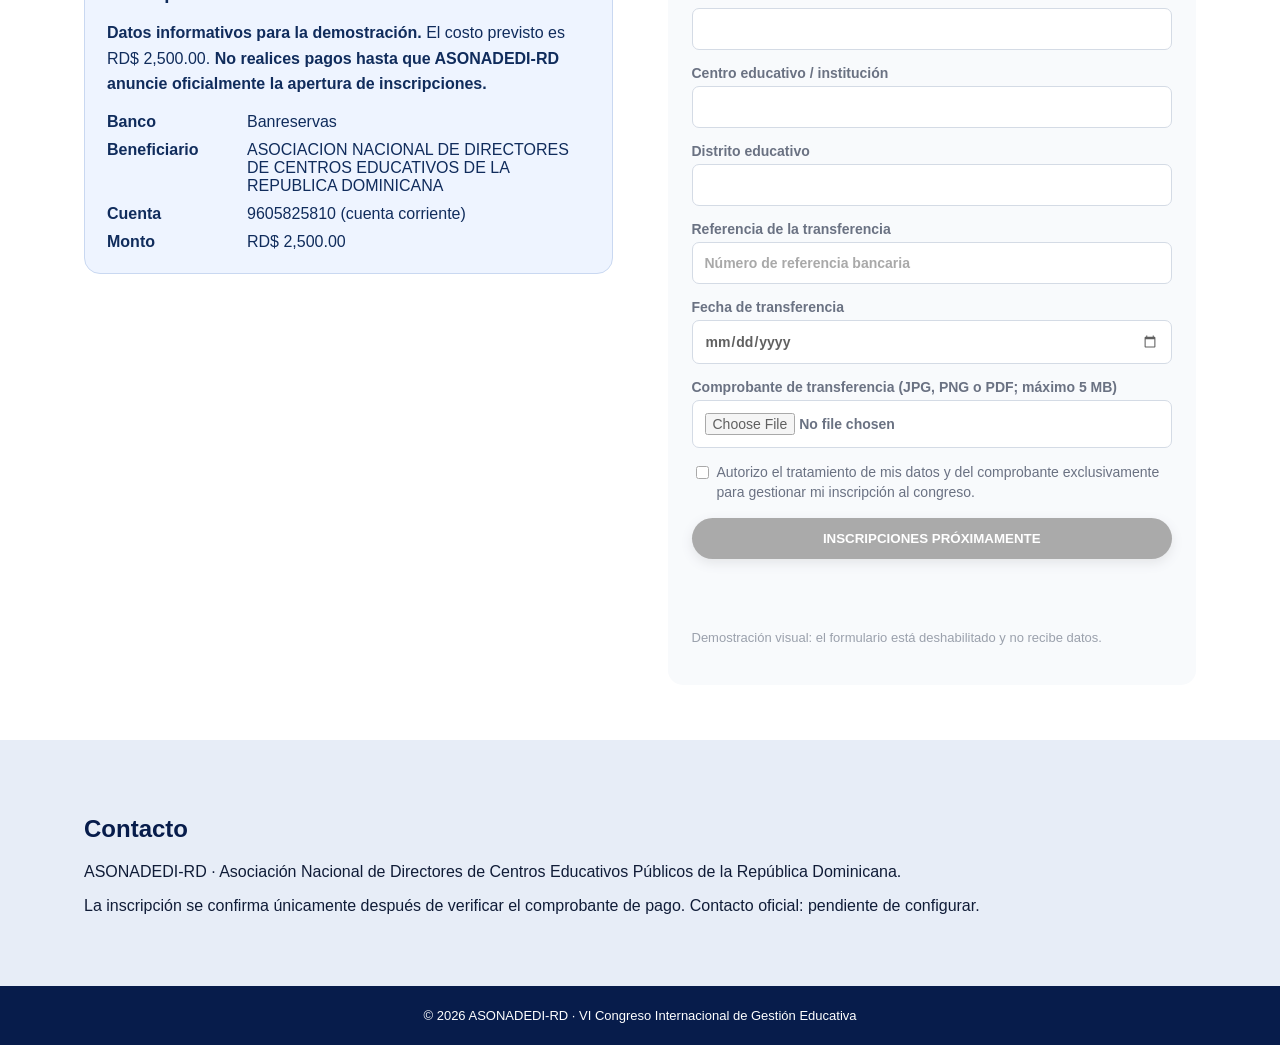
==== commit f3c545ad: "Update index.html" ====
--- a/index.html
+++ b/index.html
@@ -13,7 +13,7 @@
 <main><section id="inicio" class="hero"><div class="hero-inner"><div class="hero-copy"><span class="eyebrow">ASONADEDI-RD PRESENTA</span><div class="hero-heading"><span class="edition">VI</span><h1>Congreso Internacional<br>de Gestión Educativa<br><em>ASONADEDI-RD 2026</em></h1></div><h2>Bienestar y<br>Liderazgo Educativo</h2><p class="motto">“Bienestar para liderar, liderazgo para transformar”</p><div class="event-meta"><span>▣ 26 y 27 de noviembre de 2026</span><span>📍 República Dominicana</span></div><div class="actions"><a href="#inscripcion" class="btn red">INSCRÍBETE AHORA ↗</a><a href="#programa" class="btn outline">VER PROGRAMA</a></div></div><div class="hero-side"><div class="portrait-illustration"><img src="assets/Attentive Conference Audience in Formal Session.png"
      alt="Público asistente al congreso"
      style="width:100%;height:100%;object-fit:cover;border-radius:20px;"><div>Un encuentro para quienes<br>transforman la educación</div></div><div class="countdown"><strong>FALTAN</strong><div class="clock"><div><b id="days">--</b><small>DÍAS</small></div><div><b id="hours">--</b><small>HORAS</small></div><div><b id="minutes">--</b><small>MINUTOS</small></div></div></div></div></div></section>
-<section class="stats" aria-label="Datos del congreso"><div><b>♟</b><strong>750</strong><span>Participantes</span></div><div><b>▦</b><strong>2 días</strong><span>de formación</span></div><div><b>♙</b><strong>Conferencias + Paneles</strong><span>de alto nivel</span></div><div><b>⚙</b><strong>4 Talleres</strong><span>simultáneos</span></div></section>
+<section class="stats" aria-label="Datos del congreso"><div><b>♟</b><strong>400</strong><span>Participantes</span></div><div><b>▦</b><strong>2 días</strong><span>de formación</span></div><div><b>♙</b><strong>Conferencias + Paneles</strong><span>de alto nivel</span></div><div><b>⚙</b><strong>4 Talleres</strong><span>simultáneos</span></div></section>
 <section id="congreso" class="intro wrap"><div class="intro-art"><span>ASONADEDI-RD</span><strong>Un espacio para crecer juntos</strong></div><div><h2>Liderar también implica bienestar</h2><p>El VI Congreso Internacional de Gestión Educativa ASONADEDI-RD 2026 será un espacio de formación, reflexión, intercambio de experiencias e innovación dirigido al fortalecimiento del liderazgo y la gestión educativa.</p><a class="btn red" href="#programa">CONOCE EL CONGRESO ❯</a></div></section>
 <section id="talleres" class="tracks"><div class="wrap"><h2 class="section-title">Una experiencia diseñada para transformar el liderazgo</h2><div class="track-grid"><article class="track green"><div class="track-top"><span>♡</span><h3>Bienestar Directivo</h3></div><p>Equilibrio emocional, manejo del estrés, autocuidado y liderazgo saludable.</p></article><article class="track blue"><div class="track-top"><span>🎓</span><h3>Liderazgo Pedagógico</h3></div><p>Acompañamiento docente, gestión curricular y mejora de los aprendizajes.</p></article><article class="track purple"><div class="track-top"><span>▣</span><h3>Innovación e Inteligencia Artificial</h3></div><p>Herramientas digitales e IA aplicadas a la gestión educativa.</p></article><article class="track orange"><div class="track-top"><span>▥</span><h3>Liderazgo Estratégico</h3></div><p>Datos, evidencias y toma de decisiones para transformar los centros educativos.</p></article></div></div></section>
 <section id="conferencistas" class="speakers wrap"><h2 class="section-title">Voces que inspiran el liderazgo educativo</h2><div class="speaker-grid"><article class="speaker"><div class="avatar">
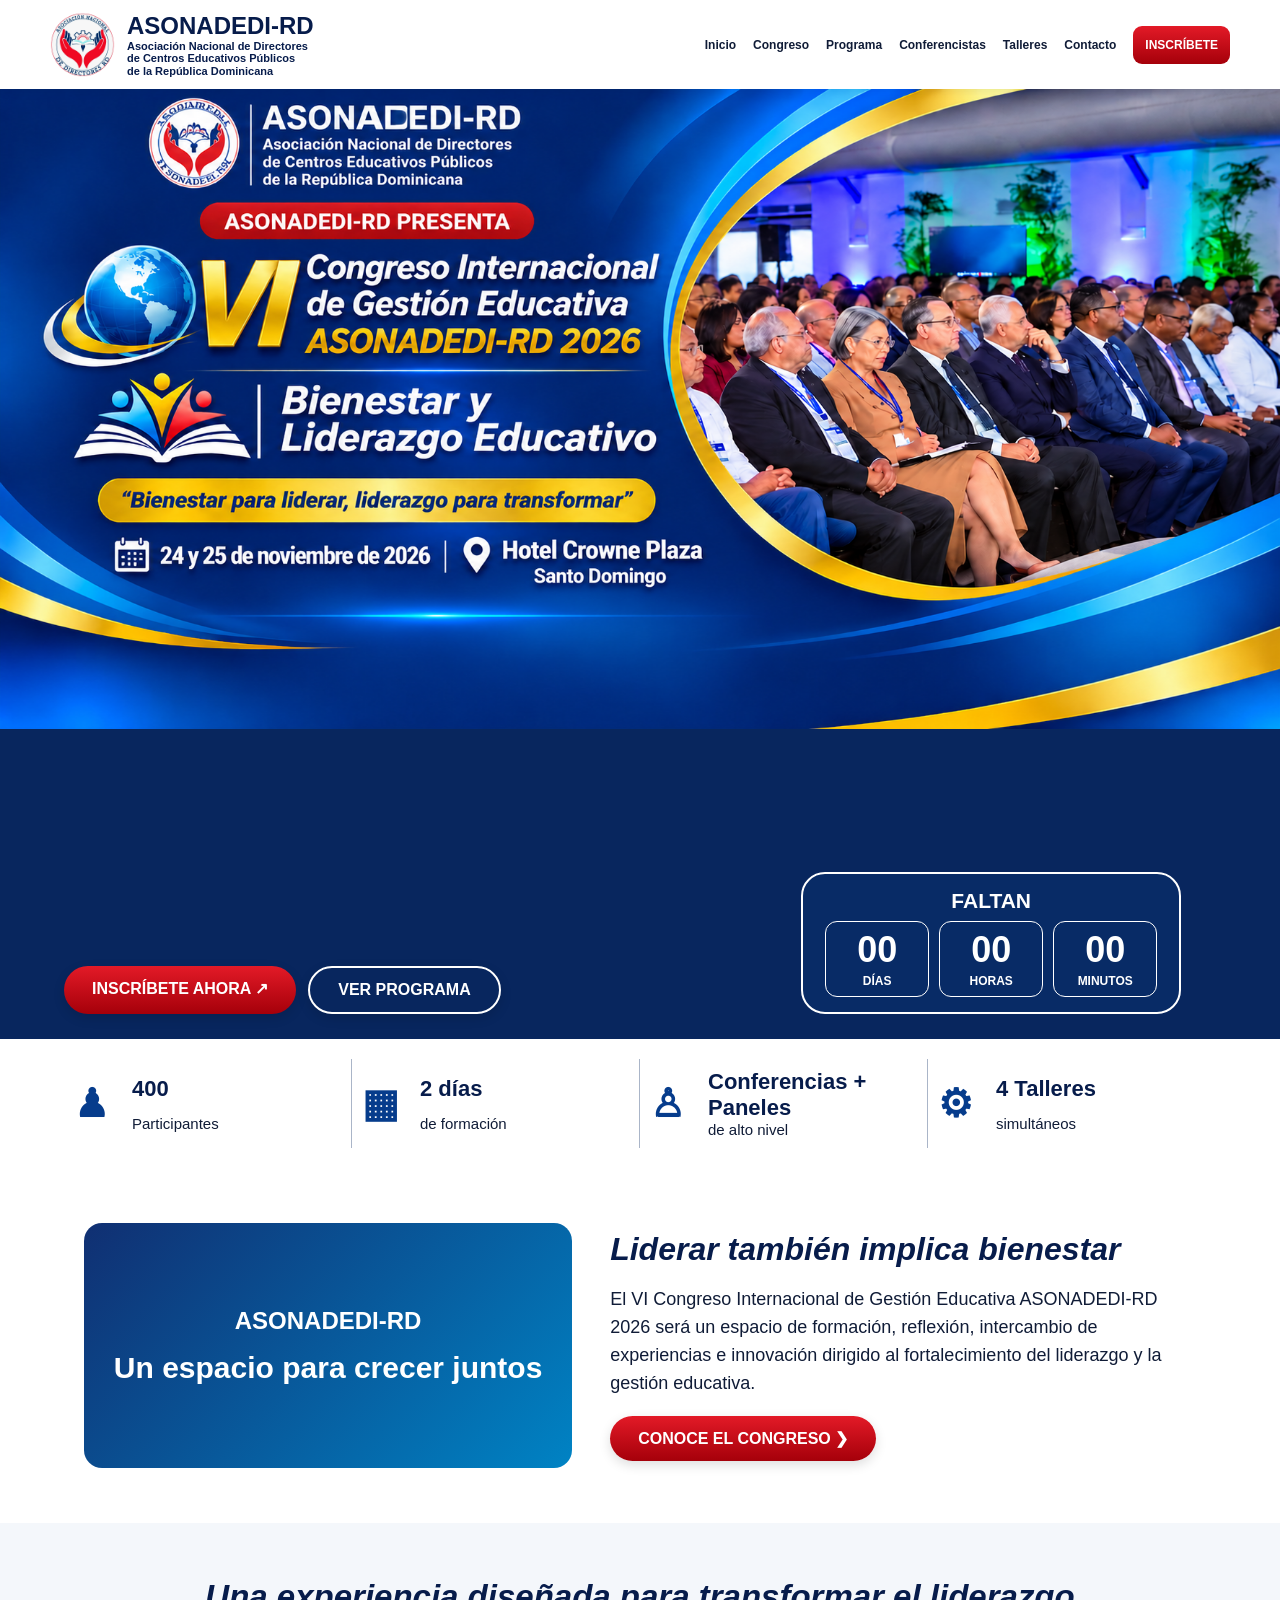
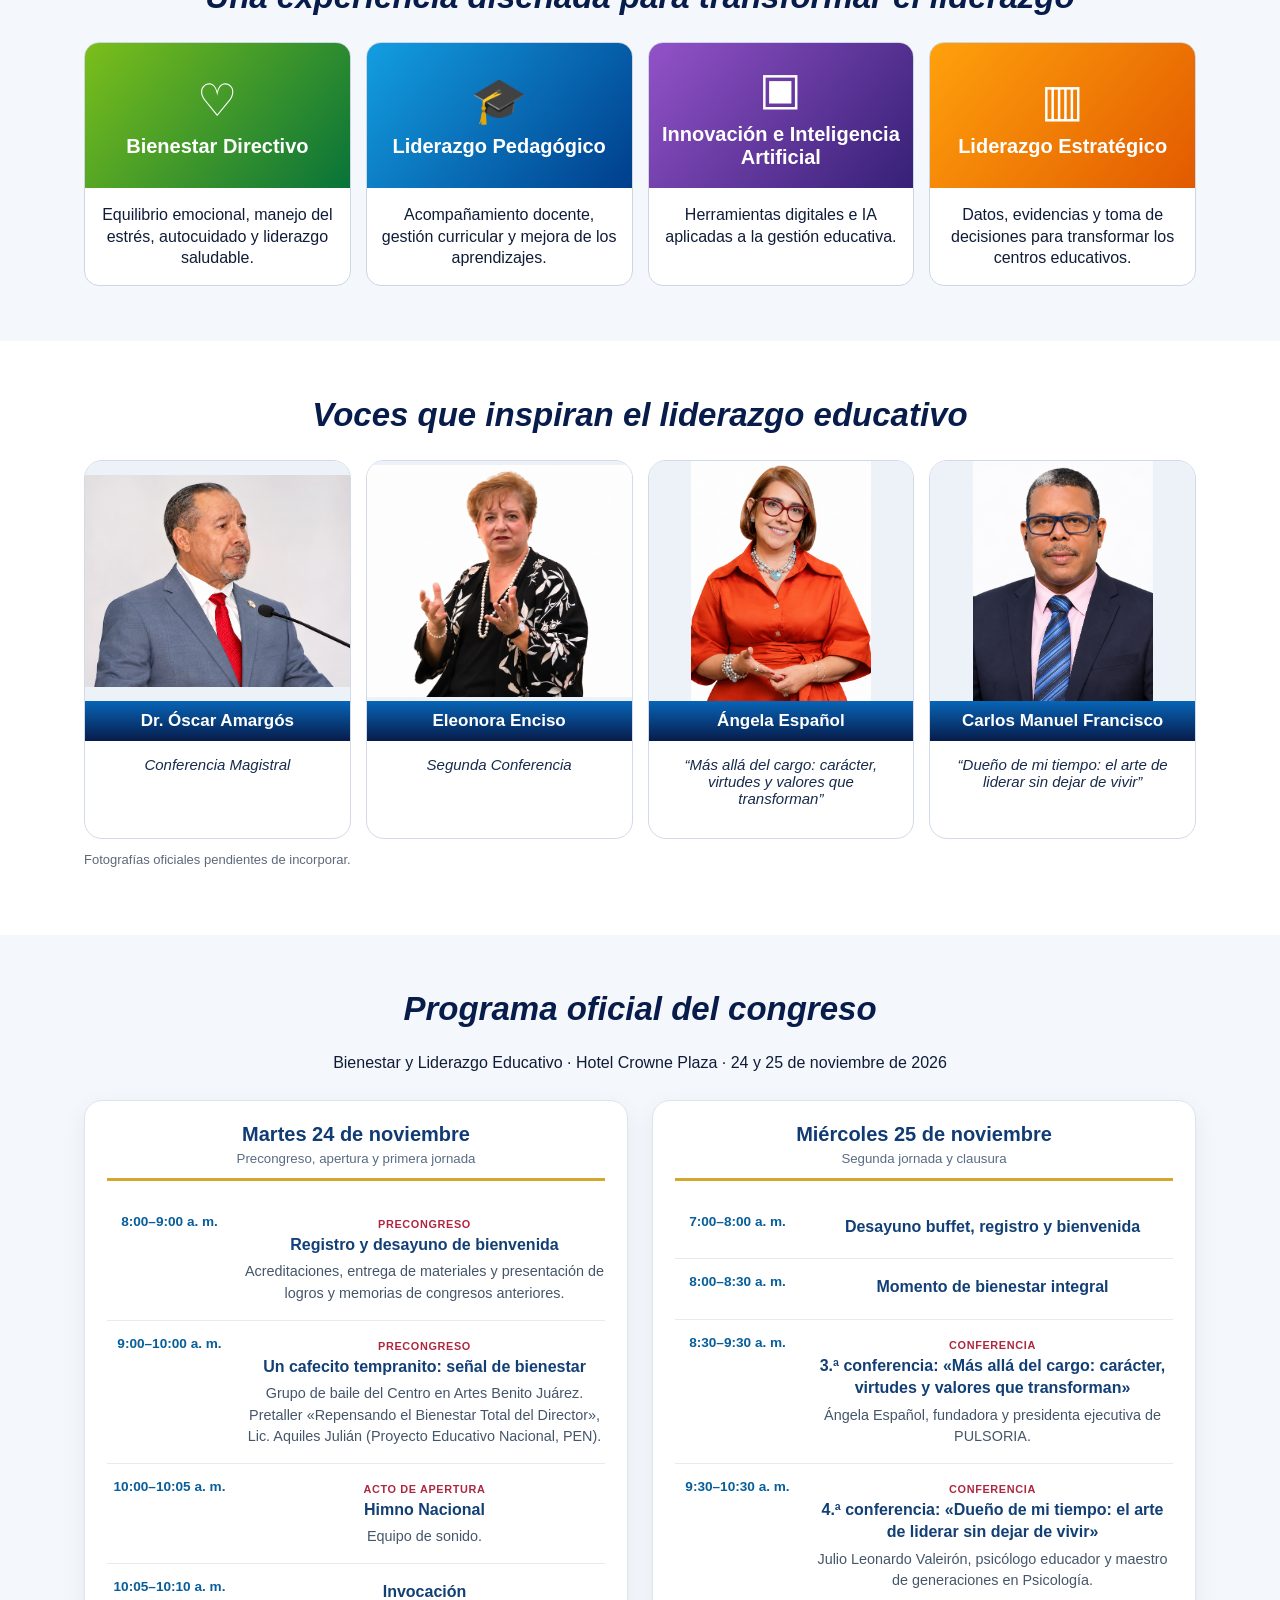
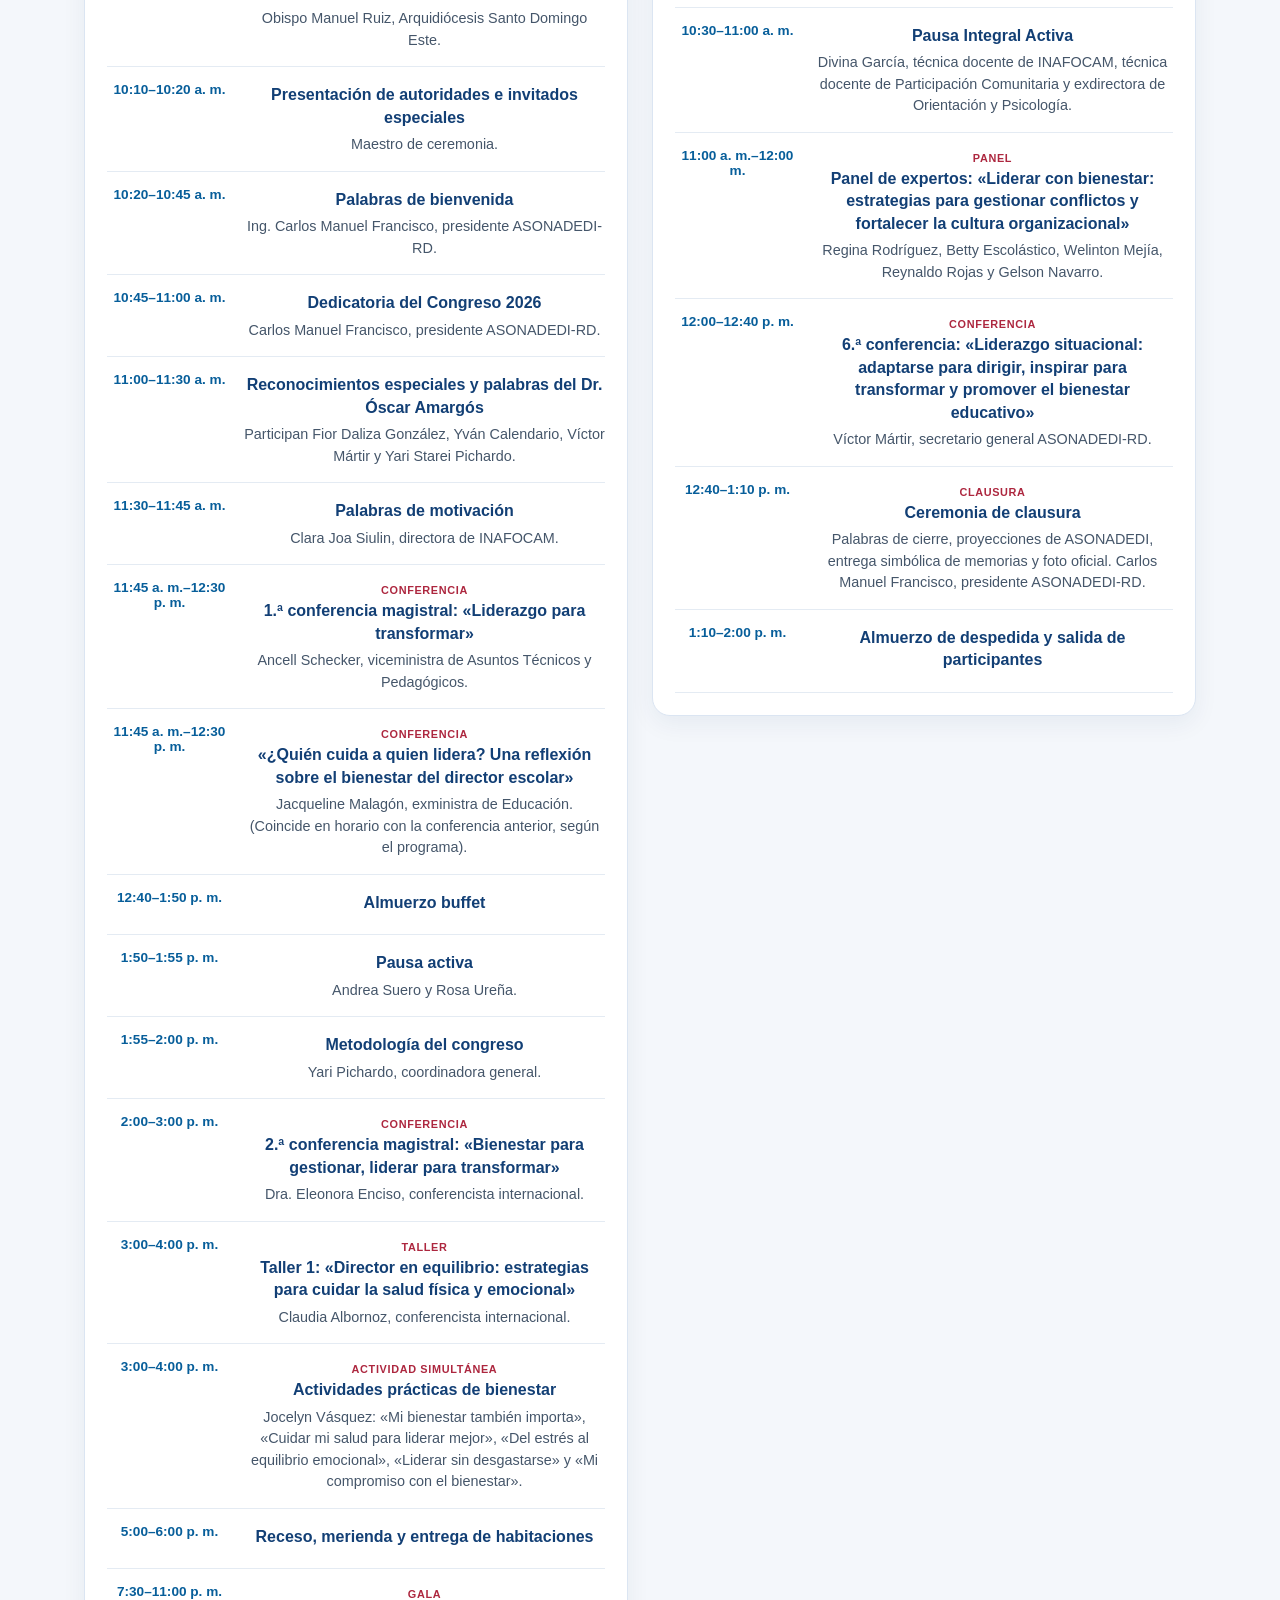
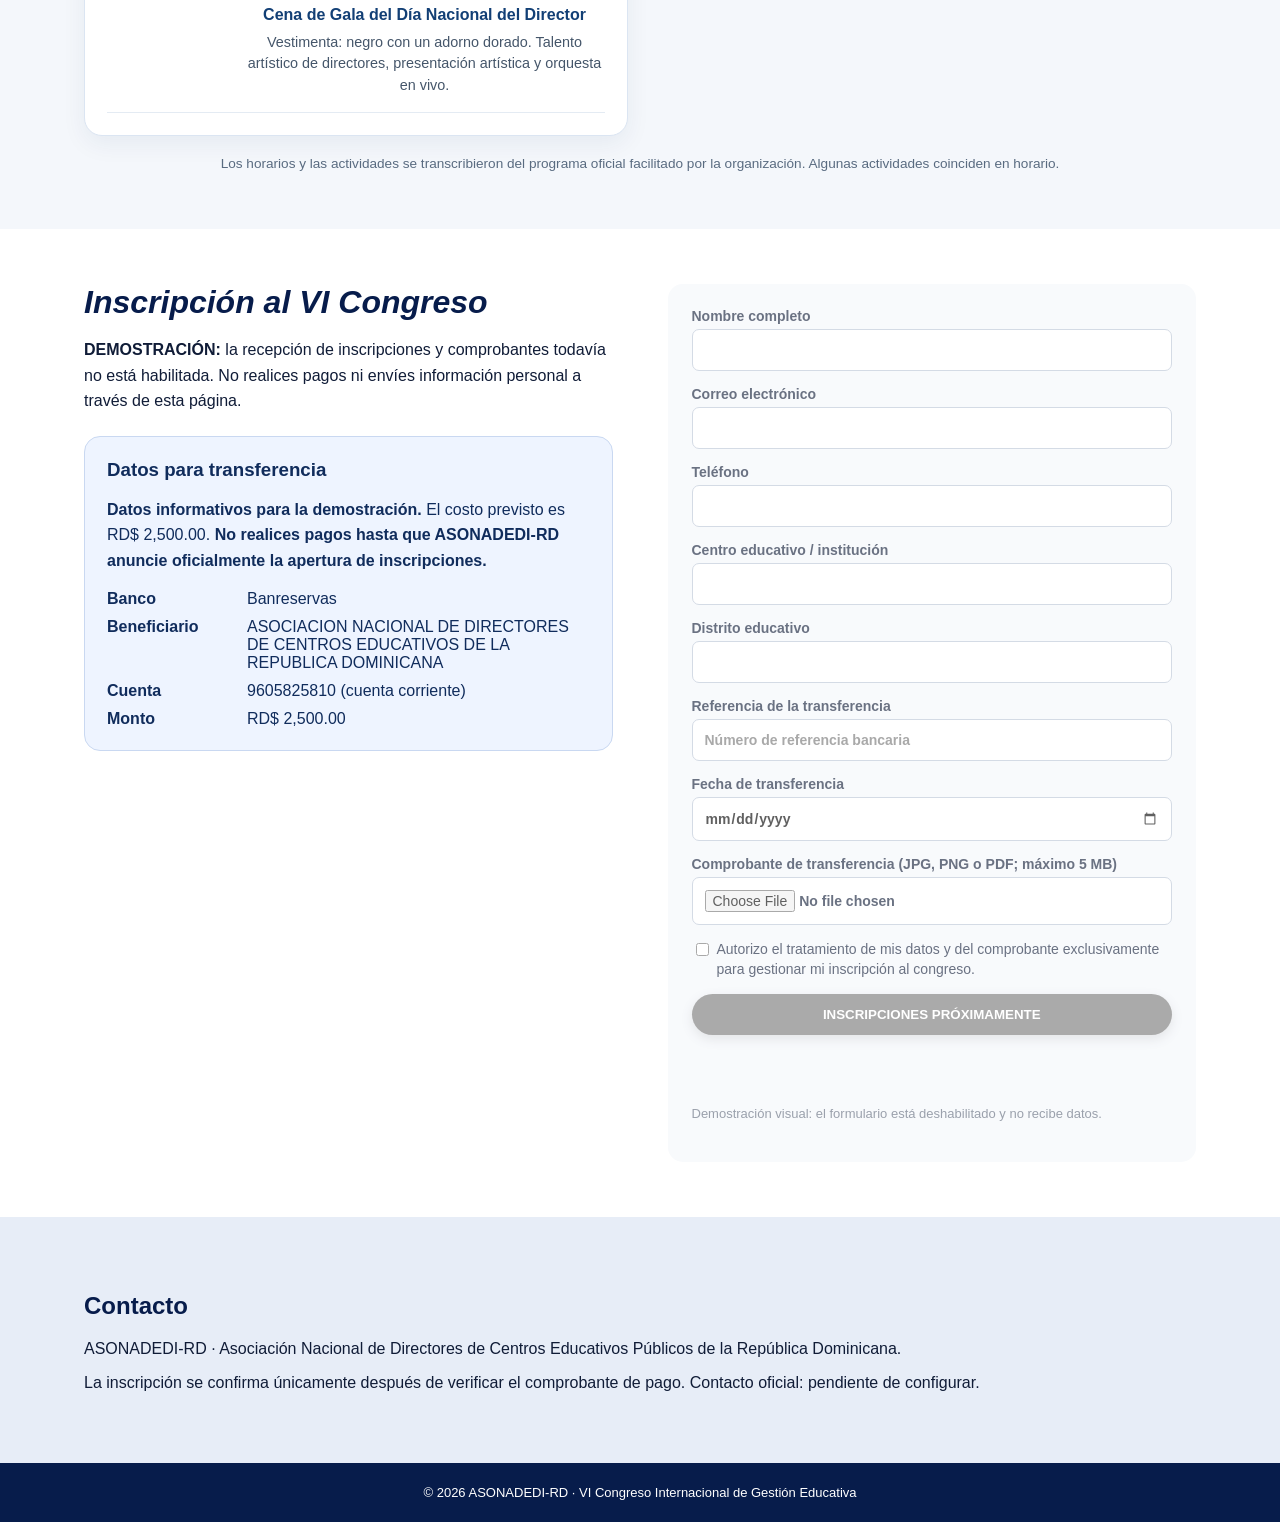
==== commit 7d2dc3ed: "Rename index.html.html to index.html" ====
--- a/index.html
+++ b/index.html
@@ -1,38 +1,31 @@
-<!doctype html>
-<html lang="es"><head><meta charset="utf-8"><meta name="viewport" content="width=device-width,initial-scale=1"><meta name="description" content="VI Congreso Internacional de Gestión Educativa ASONADEDI-RD 2026: Bienestar y Liderazgo Educativo."><title>ASONADEDI-RD | VI Congreso 2026</title>
-    <meta property="og:type" content="website">
-<meta property="og:title" content="VI Congreso Internacional de Gestión Educativa 2026 | ASONADEDI-RD">
-<meta property="og:description" content="Bienestar y Liderazgo Educativo. 26 y 27 de noviembre de 2026. República Dominicana.">
-<meta property="og:image" content="https://congresoasonadedi.github.io/2026/assets/portada-whatsapp.jpg"
-<meta property="og:image:secure_url" content="https://congresoasonadedi.github.io/2026/assets/portada-whatsapp.jpg">
-<meta property="og:image:type" content="image/jpeg">
-<meta property="og:image:alt" content="Portada del VI Congreso Internacional de Gestión Educativa 2026">
-<meta property="og:url" content="https://congresoasonadedi.github.io/2026/">
-<meta name="twitter:card" content="summary_large_image"><link rel="stylesheet" href="styles.css"></head><body>
-<header class="header"><a href="#inicio" class="brand"><img class="official-logo" style="width:65px;height:65px;object-fit:contain;" src="assets/logo-asonadedi.png" alt="Logotipo oficial de ASONADEDI-RD"><span><strong>ASONADEDI-RD</strong><small>Asociación Nacional de Directores<br>de Centros Educativos Públicos<br>de la República Dominicana</small></span></a><button class="menu" aria-label="Abrir menú" aria-expanded="false">☰</button><nav id="nav"><a href="#inicio">Inicio</a><a href="#congreso">Congreso</a><a href="#programa">Programa</a><a href="#conferencistas">Conferencistas</a><a href="#talleres">Talleres</a><a href="#contacto">Contacto</a><a class="nav-cta" href="#inscripcion">INSCRÍBETE</a></nav></header>
-<main><section id="inicio" class="hero"><div class="hero-inner"><div class="hero-copy"><span class="eyebrow">ASONADEDI-RD PRESENTA</span><div class="hero-heading"><span class="edition">VI</span><h1>Congreso Internacional<br>de Gestión Educativa<br><em>ASONADEDI-RD 2026</em></h1></div><h2>Bienestar y<br>Liderazgo Educativo</h2><p class="motto">“Bienestar para liderar, liderazgo para transformar”</p><div class="event-meta"><span>▣ 26 y 27 de noviembre de 2026</span><span>📍 República Dominicana</span></div><div class="actions"><a href="#inscripcion" class="btn red">INSCRÍBETE AHORA ↗</a><a href="#programa" class="btn outline">VER PROGRAMA</a></div></div><div class="hero-side"><div class="portrait-illustration"><img src="assets/Attentive Conference Audience in Formal Session.png"
-     alt="Público asistente al congreso"
-     style="width:100%;height:100%;object-fit:cover;border-radius:20px;"><div>Un encuentro para quienes<br>transforman la educación</div></div><div class="countdown"><strong>FALTAN</strong><div class="clock"><div><b id="days">--</b><small>DÍAS</small></div><div><b id="hours">--</b><small>HORAS</small></div><div><b id="minutes">--</b><small>MINUTOS</small></div></div></div></div></div></section>
-<section class="stats" aria-label="Datos del congreso"><div><b>♟</b><strong>400</strong><span>Participantes</span></div><div><b>▦</b><strong>2 días</strong><span>de formación</span></div><div><b>♙</b><strong>Conferencias + Paneles</strong><span>de alto nivel</span></div><div><b>⚙</b><strong>4 Talleres</strong><span>simultáneos</span></div></section>
-<section id="congreso" class="intro wrap"><div class="intro-art"><span>ASONADEDI-RD</span><strong>Un espacio para crecer juntos</strong></div><div><h2>Liderar también implica bienestar</h2><p>El VI Congreso Internacional de Gestión Educativa ASONADEDI-RD 2026 será un espacio de formación, reflexión, intercambio de experiencias e innovación dirigido al fortalecimiento del liderazgo y la gestión educativa.</p><a class="btn red" href="#programa">CONOCE EL CONGRESO ❯</a></div></section>
-<section id="talleres" class="tracks"><div class="wrap"><h2 class="section-title">Una experiencia diseñada para transformar el liderazgo</h2><div class="track-grid"><article class="track green"><div class="track-top"><span>♡</span><h3>Bienestar Directivo</h3></div><p>Equilibrio emocional, manejo del estrés, autocuidado y liderazgo saludable.</p></article><article class="track blue"><div class="track-top"><span>🎓</span><h3>Liderazgo Pedagógico</h3></div><p>Acompañamiento docente, gestión curricular y mejora de los aprendizajes.</p></article><article class="track purple"><div class="track-top"><span>▣</span><h3>Innovación e Inteligencia Artificial</h3></div><p>Herramientas digitales e IA aplicadas a la gestión educativa.</p></article><article class="track orange"><div class="track-top"><span>▥</span><h3>Liderazgo Estratégico</h3></div><p>Datos, evidencias y toma de decisiones para transformar los centros educativos.</p></article></div></div></section>
-<section id="conferencistas" class="speakers wrap"><h2 class="section-title">Voces que inspiran el liderazgo educativo</h2><div class="speaker-grid"><article class="speaker"><div class="avatar">
-  <img src="assets/Dr. Amargós at the Podium.png"
-       alt="Dr. Óscar Amargós"
-       style="width:100%;height:100%;object-fit:cover;border-radius:50%;">
+<!DOCTYPE html>
+
+<html lang="es"><head><meta charset="utf-8"/><meta content="width=device-width,initial-scale=1" name="viewport"/><meta content="VI Congreso Internacional de Gestión Educativa ASONADEDI-RD 2026: Bienestar y Liderazgo Educativo." name="description"/><title>ASONADEDI-RD | VI Congreso 2026</title>
+<meta content="website" property="og:type"/>
+<meta content="VI Congreso Internacional de Gestión Educativa 2026 | ASONADEDI-RD" property="og:title"/>
+<meta content="Bienestar y Liderazgo Educativo. 24 y 25 de noviembre de 2026. República Dominicana." property="og:description"/>
+<meta content="https://congresoasonadedi.github.io/2026/assets/portada-whatsapp.jpg" property="og:image"/>
+<meta content="https://congresoasonadedi.github.io/2026/assets/portada-whatsapp.jpg" property="og:image:secure_url"/>
+<meta content="image/jpeg" property="og:image:type"/>
+<meta content="Portada del VI Congreso Internacional de Gestión Educativa 2026" property="og:image:alt"/>
+<meta content="https://congresoasonadedi.github.io/2026/" property="og:url"/>
+<meta content="summary_large_image" name="twitter:card"/><link href="styles.css" rel="stylesheet"/><style>
+#programa .agenda-days{display:grid;grid-template-columns:repeat(auto-fit,minmax(min(100%,420px),1fr));gap:24px;margin-top:28px;align-items:start}#programa .agenda-day{background:#fff;border:1px solid #dbe5f2;border-radius:18px;padding:22px;box-shadow:0 8px 25px #092e5910;color:#183354}#programa .agenda-day>h3{font-size:1.25rem;color:#113b73;margin:0 0 18px;border-bottom:3px solid #d5a72d;padding-bottom:12px}#programa .agenda-day>h3 small{display:block;font-size:.83rem;font-weight:400;margin-top:5px;color:#596c83}#programa .agenda-item{display:grid;grid-template-columns:125px 1fr;gap:12px;padding:15px 0;border-bottom:1px solid #e4ebf3}#programa .agenda-time{font-size:.85rem;font-weight:800;color:#075e9a}#programa .agenda-detail h3{font-size:1rem;line-height:1.4;margin:2px 0 5px;color:#123f75}#programa .agenda-detail p{font-size:.9rem;line-height:1.5;margin:0;color:#45566a}#programa .agenda-tag{font-size:.68rem;text-transform:uppercase;letter-spacing:.06em;color:#ad273f;font-weight:800}#programa .agenda-note{font-size:.85rem;color:#596b80;margin:18px 0 0;line-height:1.5}@media(max-width:540px){#programa .agenda-day{padding:16px}#programa .agenda-item{grid-template-columns:1fr;gap:4px}#programa .agenda-time{font-size:.82rem}}
+</style></head><body>
+<header class="header"><a class="brand" href="#inicio"><img alt="Logotipo oficial de ASONADEDI-RD" class="official-logo" src="assets/logo-asonadedi.png" style="width:65px;height:65px;object-fit:contain;"/><span><strong>ASONADEDI-RD</strong><small>Asociación Nacional de Directores<br/>de Centros Educativos Públicos<br/>de la República Dominicana</small></span></a><button aria-expanded="false" aria-label="Abrir menú" class="menu">☰</button><nav id="nav"><a href="#inicio">Inicio</a><a href="#congreso">Congreso</a><a href="#programa">Programa</a><a href="#conferencistas">Conferencistas</a><a href="#talleres">Talleres</a><a href="#contacto">Contacto</a><a class="nav-cta" href="#inscripcion">INSCRÍBETE</a></nav></header>
+<main><section class="hero" id="inicio"><div class="hero-inner"><div class="hero-copy"><span class="eyebrow">ASONADEDI-RD PRESENTA</span><div class="hero-heading"><span class="edition">VI</span><h1>Congreso Internacional<br/>de Gestión Educativa<br/><em>ASONADEDI-RD 2026</em></h1></div><h2>Bienestar y<br/>Liderazgo Educativo</h2><p class="motto">“Bienestar para liderar, liderazgo para transformar”</p><div class="event-meta"><span>▣ 24 y 25 de noviembre de 2026</span><span>📍 Hotel Crowne Plaza, Santo Domingo</span></div><div class="actions"><a class="btn red" href="#inscripcion">INSCRÍBETE AHORA ↗</a><a class="btn outline" href="#programa">VER PROGRAMA</a></div></div><div class="hero-side"><div class="portrait-illustration"><img alt="Público asistente al congreso" src="assets/Attentive Conference Audience in Formal Session.png" style="width:100%;height:100%;object-fit:cover;border-radius:20px;"/><div>Un encuentro para quienes<br/>transforman la educación</div></div><div class="countdown"><strong>FALTAN</strong><div class="clock"><div><b id="days">--</b><small>DÍAS</small></div><div><b id="hours">--</b><small>HORAS</small></div><div><b id="minutes">--</b><small>MINUTOS</small></div></div></div></div></div></section>
+<section aria-label="Datos del congreso" class="stats"><div><b>♟</b><strong>400</strong><span>Participantes</span></div><div><b>▦</b><strong>2 días</strong><span>de formación</span></div><div><b>♙</b><strong>Conferencias + Paneles</strong><span>de alto nivel</span></div><div><b>⚙</b><strong>4 Talleres</strong><span>simultáneos</span></div></section>
+<section class="intro wrap" id="congreso"><div class="intro-art"><span>ASONADEDI-RD</span><strong>Un espacio para crecer juntos</strong></div><div><h2>Liderar también implica bienestar</h2><p>El VI Congreso Internacional de Gestión Educativa ASONADEDI-RD 2026 será un espacio de formación, reflexión, intercambio de experiencias e innovación dirigido al fortalecimiento del liderazgo y la gestión educativa.</p><a class="btn red" href="#programa">CONOCE EL CONGRESO ❯</a></div></section>
+<section class="tracks" id="talleres"><div class="wrap"><h2 class="section-title">Una experiencia diseñada para transformar el liderazgo</h2><div class="track-grid"><article class="track green"><div class="track-top"><span>♡</span><h3>Bienestar Directivo</h3></div><p>Equilibrio emocional, manejo del estrés, autocuidado y liderazgo saludable.</p></article><article class="track blue"><div class="track-top"><span>🎓</span><h3>Liderazgo Pedagógico</h3></div><p>Acompañamiento docente, gestión curricular y mejora de los aprendizajes.</p></article><article class="track purple"><div class="track-top"><span>▣</span><h3>Innovación e Inteligencia Artificial</h3></div><p>Herramientas digitales e IA aplicadas a la gestión educativa.</p></article><article class="track orange"><div class="track-top"><span>▥</span><h3>Liderazgo Estratégico</h3></div><p>Datos, evidencias y toma de decisiones para transformar los centros educativos.</p></article></div></div></section>
+<section class="speakers wrap" id="conferencistas"><h2 class="section-title">Voces que inspiran el liderazgo educativo</h2><div class="speaker-grid"><article class="speaker"><div class="avatar">
+<img alt="Dr. Óscar Amargós" src="assets/Dr. Amargós at the Podium.png" style="width:100%;height:100%;object-fit:cover;border-radius:50%;"/>
 </div><h3>Dr. Óscar Amargós</h3><p>Conferencia Magistral</p></article><article class="speaker"><div class="avatar">
-  <img src="assets/Eleonora Enciso.png"
-       alt="Eleonora Enciso"
-       style="width:100%;height:100%;object-fit:cover;">
+<img alt="Eleonora Enciso" src="assets/Eleonora Enciso.png" style="width:100%;height:100%;object-fit:cover;"/>
 </div><h3>Eleonora Enciso</h3><p>Segunda Conferencia</p></article><article class="speaker"><div class="avatar">
-  <img src="assets/Angela Español.png"
-       alt="Ángela Español"
-       style="width:100%;height:100%;object-fit:cover;">
+<img alt="Ángela Español" src="assets/Angela Español.png" style="width:100%;height:100%;object-fit:cover;"/>
 </div><h3>Ángela Español</h3><p>“Más allá del cargo: carácter, virtudes y valores que transforman”</p></article><article class="speaker"><div class="avatar">
-  <img src="assets/Carlos manuel francisco.png"
-       alt="Carlos Manuel Francisco"
-       style="width:100%;height:100%;object-fit:cover;">
+<img alt="Carlos Manuel Francisco" src="assets/Carlos manuel francisco.png" style="width:100%;height:100%;object-fit:cover;"/>
 </div><h3>Carlos Manuel Francisco</h3><p>“Dueño de mi tiempo: el arte de liderar sin dejar de vivir”</p></article></div><p class="note">Fotografías oficiales pendientes de incorporar.</p></section>
-<section id="programa" class="program"><div class="wrap"><h2 class="section-title">Programa del congreso</h2><p>Dos jornadas de aprendizaje, conexión y liderazgo educativo.</p><div class="program-grid"><article><span>JUEVES 26 DE NOVIEMBRE</span><h3>Primera jornada</h3><p>Conferencias, paneles e intercambio de experiencias.</p></article><article><span>VIERNES 27 DE NOVIEMBRE</span><h3>Segunda jornada</h3><p>Talleres simultáneos y experiencias de formación.</p></article></div><p class="note">Horarios y agenda detallada sujetos a confirmación por la organización.</p></div></section>
-<section id="inscripcion" class="registration wrap"><div><h2>Inscripción al VI Congreso</h2><p><strong>DEMOSTRACIÓN:</strong> la recepción de inscripciones y comprobantes todavía no está habilitada. No realices pagos ni envíes información personal a través de esta página.</p><div class="payment-box"><h3>Datos para transferencia</h3><p id="bankNotice"><strong>Datos informativos para la demostración.</strong> El costo previsto es RD$ 2,500.00. <strong>No realices pagos hasta que ASONADEDI-RD anuncie oficialmente la apertura de inscripciones.</strong></p><dl><dt>Banco</dt><dd id="bankName">Pendiente de confirmar</dd><dt>Beneficiario</dt><dd id="bankHolder">Pendiente de confirmar</dd><dt>Cuenta</dt><dd id="bankAccount">Pendiente de confirmar</dd><dt>Monto</dt><dd id="bankAmount">Pendiente de confirmar</dd></dl></div></div><form id="registrationForm" inert aria-label="Formulario deshabilitado durante la demostración" enctype="multipart/form-data" method="post" action="api/registrar.php"><label>Nombre completo<input name="nombre" maxlength="120" required autocomplete="name"></label><label>Correo electrónico<input name="correo" type="email" maxlength="180" required autocomplete="email"></label><label>Teléfono<input name="telefono" type="tel" maxlength="35" required autocomplete="tel"></label><label>Centro educativo / institución<input name="centro" maxlength="180" required></label><label>Distrito educativo<input name="distrito" maxlength="50"></label><label>Referencia de la transferencia<input name="referencia" maxlength="100" required placeholder="Número de referencia bancaria"></label><label>Fecha de transferencia<input name="fecha_pago" type="date" required></label><label>Comprobante de transferencia (JPG, PNG o PDF; máximo 5 MB)<input name="comprobante" type="file" accept=".jpg,.jpeg,.png,.pdf,image/jpeg,image/png,application/pdf" required></label><label class="check"><input type="checkbox" name="consentimiento" value="si" required> Autorizo el tratamiento de mis datos y del comprobante exclusivamente para gestionar mi inscripción al congreso.</label><button type="submit" class="btn red" id="submitRegistration">INSCRIPCIONES PRÓXIMAMENTE</button><p id="formMessage" role="status" aria-live="polite" class="note"></p><p class="note">Demostración visual: el formulario está deshabilitado y no recibe datos.</p></form></section>
-<section id="contacto" class="contact"><div class="wrap"><h2>Contacto</h2><p>ASONADEDI-RD · Asociación Nacional de Directores de Centros Educativos Públicos de la República Dominicana.</p><p>La inscripción se confirma únicamente después de verificar el comprobante de pago. Contacto oficial: pendiente de configurar.</p></div></section></main><footer>© <span id="year"></span> ASONADEDI-RD · VI Congreso Internacional de Gestión Educativa</footer><script src="script.js"></script></body></html>
+<section class="program" id="programa"><div class="wrap"><h2 class="section-title">Programa oficial del congreso</h2><p>Bienestar y Liderazgo Educativo · Hotel Crowne Plaza · 24 y 25 de noviembre de 2026</p><div class="agenda-days"><div class="agenda-day"><h3>Martes 24 de noviembre <small>Precongreso, apertura y primera jornada</small></h3><article class="agenda-item"><div class="agenda-time">8:00–9:00 a. m.</div><div class="agenda-detail"><span class="agenda-tag">Precongreso</span><h3>Registro y desayuno de bienvenida</h3><p>Acreditaciones, entrega de materiales y presentación de logros y memorias de congresos anteriores.</p></div></article><article class="agenda-item"><div class="agenda-time">9:00–10:00 a. m.</div><div class="agenda-detail"><span class="agenda-tag">Precongreso</span><h3>Un cafecito tempranito: señal de bienestar</h3><p>Grupo de baile del Centro en Artes Benito Juárez. Pretaller «Repensando el Bienestar Total del Director», Lic. Aquiles Julián (Proyecto Educativo Nacional, PEN).</p></div></article><article class="agenda-item"><div class="agenda-time">10:00–10:05 a. m.</div><div class="agenda-detail"><span class="agenda-tag">Acto de apertura</span><h3>Himno Nacional</h3><p>Equipo de sonido.</p></div></article><article class="agenda-item"><div class="agenda-time">10:05–10:10 a. m.</div><div class="agenda-detail"><h3>Invocación</h3><p>Obispo Manuel Ruiz, Arquidiócesis Santo Domingo Este.</p></div></article><article class="agenda-item"><div class="agenda-time">10:10–10:20 a. m.</div><div class="agenda-detail"><h3>Presentación de autoridades e invitados especiales</h3><p>Maestro de ceremonia.</p></div></article><article class="agenda-item"><div class="agenda-time">10:20–10:45 a. m.</div><div class="agenda-detail"><h3>Palabras de bienvenida</h3><p>Ing. Carlos Manuel Francisco, presidente ASONADEDI-RD.</p></div></article><article class="agenda-item"><div class="agenda-time">10:45–11:00 a. m.</div><div class="agenda-detail"><h3>Dedicatoria del Congreso 2026</h3><p>Carlos Manuel Francisco, presidente ASONADEDI-RD.</p></div></article><article class="agenda-item"><div class="agenda-time">11:00–11:30 a. m.</div><div class="agenda-detail"><h3>Reconocimientos especiales y palabras del Dr. Óscar Amargós</h3><p>Participan Fior Daliza González, Yván Calendario, Víctor Mártir y Yari Starei Pichardo.</p></div></article><article class="agenda-item"><div class="agenda-time">11:30–11:45 a. m.</div><div class="agenda-detail"><h3>Palabras de motivación</h3><p>Clara Joa Siulin, directora de INAFOCAM.</p></div></article><article class="agenda-item"><div class="agenda-time">11:45 a. m.–12:30 p. m.</div><div class="agenda-detail"><span class="agenda-tag">Conferencia</span><h3>1.ª conferencia magistral: «Liderazgo para transformar»</h3><p>Ancell Schecker, viceministra de Asuntos Técnicos y Pedagógicos.</p></div></article><article class="agenda-item"><div class="agenda-time">11:45 a. m.–12:30 p. m.</div><div class="agenda-detail"><span class="agenda-tag">Conferencia</span><h3>«¿Quién cuida a quien lidera? Una reflexión sobre el bienestar del director escolar»</h3><p>Jacqueline Malagón, exministra de Educación. (Coincide en horario con la conferencia anterior, según el programa).</p></div></article><article class="agenda-item"><div class="agenda-time">12:40–1:50 p. m.</div><div class="agenda-detail"><h3>Almuerzo buffet</h3></div></article><article class="agenda-item"><div class="agenda-time">1:50–1:55 p. m.</div><div class="agenda-detail"><h3>Pausa activa</h3><p>Andrea Suero y Rosa Ureña.</p></div></article><article class="agenda-item"><div class="agenda-time">1:55–2:00 p. m.</div><div class="agenda-detail"><h3>Metodología del congreso</h3><p>Yari Pichardo, coordinadora general.</p></div></article><article class="agenda-item"><div class="agenda-time">2:00–3:00 p. m.</div><div class="agenda-detail"><span class="agenda-tag">Conferencia</span><h3>2.ª conferencia magistral: «Bienestar para gestionar, liderar para transformar»</h3><p>Dra. Eleonora Enciso, conferencista internacional.</p></div></article><article class="agenda-item"><div class="agenda-time">3:00–4:00 p. m.</div><div class="agenda-detail"><span class="agenda-tag">Taller</span><h3>Taller 1: «Director en equilibrio: estrategias para cuidar la salud física y emocional»</h3><p>Claudia Albornoz, conferencista internacional.</p></div></article><article class="agenda-item"><div class="agenda-time">3:00–4:00 p. m.</div><div class="agenda-detail"><span class="agenda-tag">Actividad simultánea</span><h3>Actividades prácticas de bienestar</h3><p>Jocelyn Vásquez: «Mi bienestar también importa», «Cuidar mi salud para liderar mejor», «Del estrés al equilibrio emocional», «Liderar sin desgastarse» y «Mi compromiso con el bienestar».</p></div></article><article class="agenda-item"><div class="agenda-time">5:00–6:00 p. m.</div><div class="agenda-detail"><h3>Receso, merienda y entrega de habitaciones</h3></div></article><article class="agenda-item"><div class="agenda-time">7:30–11:00 p. m.</div><div class="agenda-detail"><span class="agenda-tag">Gala</span><h3>Cena de Gala del Día Nacional del Director</h3><p>Vestimenta: negro con un adorno dorado. Talento artístico de directores, presentación artística y orquesta en vivo.</p></div></article></div><div class="agenda-day"><h3>Miércoles 25 de noviembre <small>Segunda jornada y clausura</small></h3><article class="agenda-item"><div class="agenda-time">7:00–8:00 a. m.</div><div class="agenda-detail"><h3>Desayuno buffet, registro y bienvenida</h3></div></article><article class="agenda-item"><div class="agenda-time">8:00–8:30 a. m.</div><div class="agenda-detail"><h3>Momento de bienestar integral</h3></div></article><article class="agenda-item"><div class="agenda-time">8:30–9:30 a. m.</div><div class="agenda-detail"><span class="agenda-tag">Conferencia</span><h3>3.ª conferencia: «Más allá del cargo: carácter, virtudes y valores que transforman»</h3><p>Ángela Español, fundadora y presidenta ejecutiva de PULSORIA.</p></div></article><article class="agenda-item"><div class="agenda-time">9:30–10:30 a. m.</div><div class="agenda-detail"><span class="agenda-tag">Conferencia</span><h3>4.ª conferencia: «Dueño de mi tiempo: el arte de liderar sin dejar de vivir»</h3><p>Julio Leonardo Valeirón, psicólogo educador y maestro de generaciones en Psicología.</p></div></article><article class="agenda-item"><div class="agenda-time">10:30–11:00 a. m.</div><div class="agenda-detail"><h3>Pausa Integral Activa</h3><p>Divina García, técnica docente de INAFOCAM, técnica docente de Participación Comunitaria y exdirectora de Orientación y Psicología.</p></div></article><article class="agenda-item"><div class="agenda-time">11:00 a. m.–12:00 m.</div><div class="agenda-detail"><span class="agenda-tag">Panel</span><h3>Panel de expertos: «Liderar con bienestar: estrategias para gestionar conflictos y fortalecer la cultura organizacional»</h3><p>Regina Rodríguez, Betty Escolástico, Welinton Mejía, Reynaldo Rojas y Gelson Navarro.</p></div></article><article class="agenda-item"><div class="agenda-time">12:00–12:40 p. m.</div><div class="agenda-detail"><span class="agenda-tag">Conferencia</span><h3>6.ª conferencia: «Liderazgo situacional: adaptarse para dirigir, inspirar para transformar y promover el bienestar educativo»</h3><p>Víctor Mártir, secretario general ASONADEDI-RD.</p></div></article><article class="agenda-item"><div class="agenda-time">12:40–1:10 p. m.</div><div class="agenda-detail"><span class="agenda-tag">Clausura</span><h3>Ceremonia de clausura</h3><p>Palabras de cierre, proyecciones de ASONADEDI, entrega simbólica de memorias y foto oficial. Carlos Manuel Francisco, presidente ASONADEDI-RD.</p></div></article><article class="agenda-item"><div class="agenda-time">1:10–2:00 p. m.</div><div class="agenda-detail"><h3>Almuerzo de despedida y salida de participantes</h3></div></article></div></div><p class="agenda-note">Los horarios y las actividades se transcribieron del programa oficial facilitado por la organización. Algunas actividades coinciden en horario.</p></div></section>
+<section class="registration wrap" id="inscripcion"><div><h2>Inscripción al VI Congreso</h2><p><strong>DEMOSTRACIÓN:</strong> la recepción de inscripciones y comprobantes todavía no está habilitada. No realices pagos ni envíes información personal a través de esta página.</p><div class="payment-box"><h3>Datos para transferencia</h3><p id="bankNotice"><strong>Datos informativos para la demostración.</strong> El costo previsto es RD$ 2,500.00. <strong>No realices pagos hasta que ASONADEDI-RD anuncie oficialmente la apertura de inscripciones.</strong></p><dl><dt>Banco</dt><dd id="bankName">Pendiente de confirmar</dd><dt>Beneficiario</dt><dd id="bankHolder">Pendiente de confirmar</dd><dt>Cuenta</dt><dd id="bankAccount">Pendiente de confirmar</dd><dt>Monto</dt><dd id="bankAmount">Pendiente de confirmar</dd></dl></div></div><form action="api/registrar.php" aria-label="Formulario deshabilitado durante la demostración" enctype="multipart/form-data" id="registrationForm" inert="" method="post"><label>Nombre completo<input autocomplete="name" maxlength="120" name="nombre" required=""/></label><label>Correo electrónico<input autocomplete="email" maxlength="180" name="correo" required="" type="email"/></label><label>Teléfono<input autocomplete="tel" maxlength="35" name="telefono" required="" type="tel"/></label><label>Centro educativo / institución<input maxlength="180" name="centro" required=""/></label><label>Distrito educativo<input maxlength="50" name="distrito"/></label><label>Referencia de la transferencia<input maxlength="100" name="referencia" placeholder="Número de referencia bancaria" required=""/></label><label>Fecha de transferencia<input name="fecha_pago" required="" type="date"/></label><label>Comprobante de transferencia (JPG, PNG o PDF; máximo 5 MB)<input accept=".jpg,.jpeg,.png,.pdf,image/jpeg,image/png,application/pdf" name="comprobante" required="" type="file"/></label><label class="check"><input name="consentimiento" required="" type="checkbox" value="si"/> Autorizo el tratamiento de mis datos y del comprobante exclusivamente para gestionar mi inscripción al congreso.</label><button class="btn red" id="submitRegistration" type="submit">INSCRIPCIONES PRÓXIMAMENTE</button><p aria-live="polite" class="note" id="formMessage" role="status"></p><p class="note">Demostración visual: el formulario está deshabilitado y no recibe datos.</p></form></section>
+<section class="contact" id="contacto"><div class="wrap"><h2>Contacto</h2><p>ASONADEDI-RD · Asociación Nacional de Directores de Centros Educativos Públicos de la República Dominicana.</p><p>La inscripción se confirma únicamente después de verificar el comprobante de pago. Contacto oficial: pendiente de configurar.</p></div></section></main><footer>© <span id="year"></span> ASONADEDI-RD · VI Congreso Internacional de Gestión Educativa</footer><script src="script.js"></script></body></html>
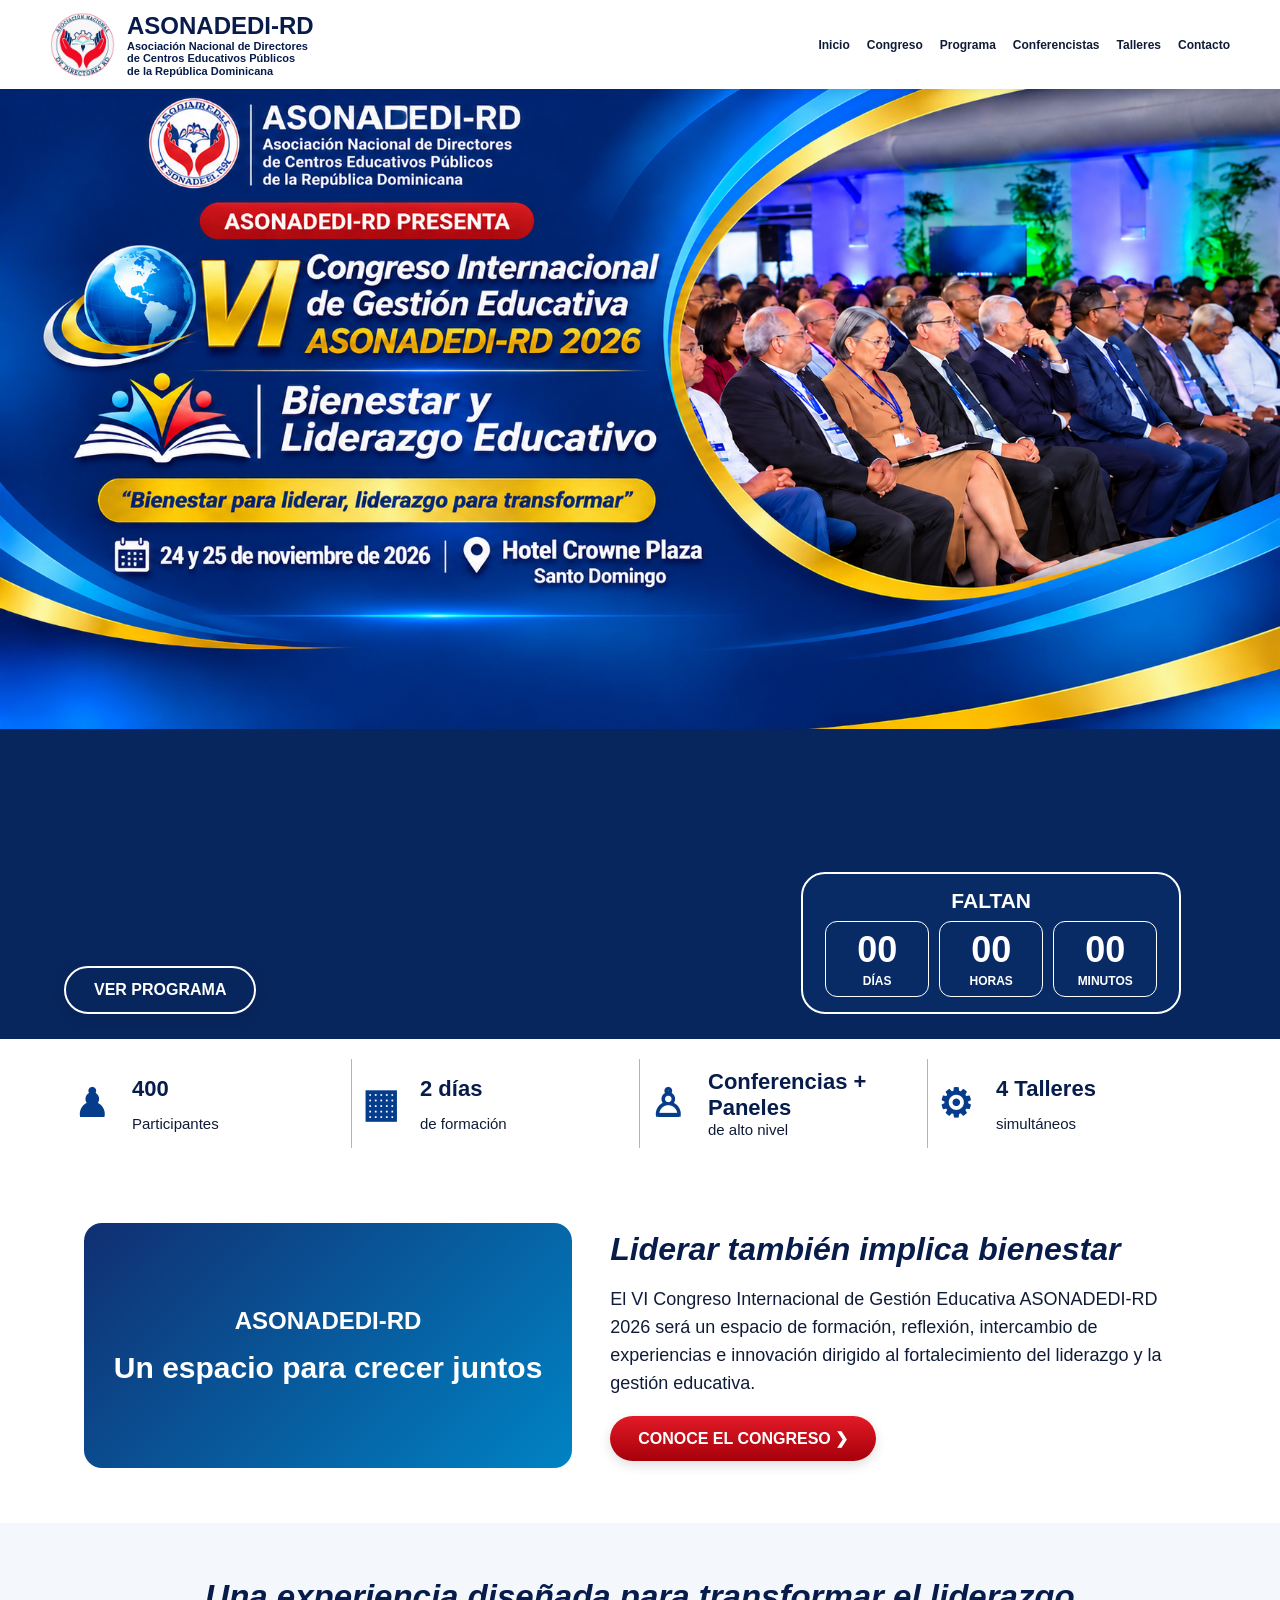
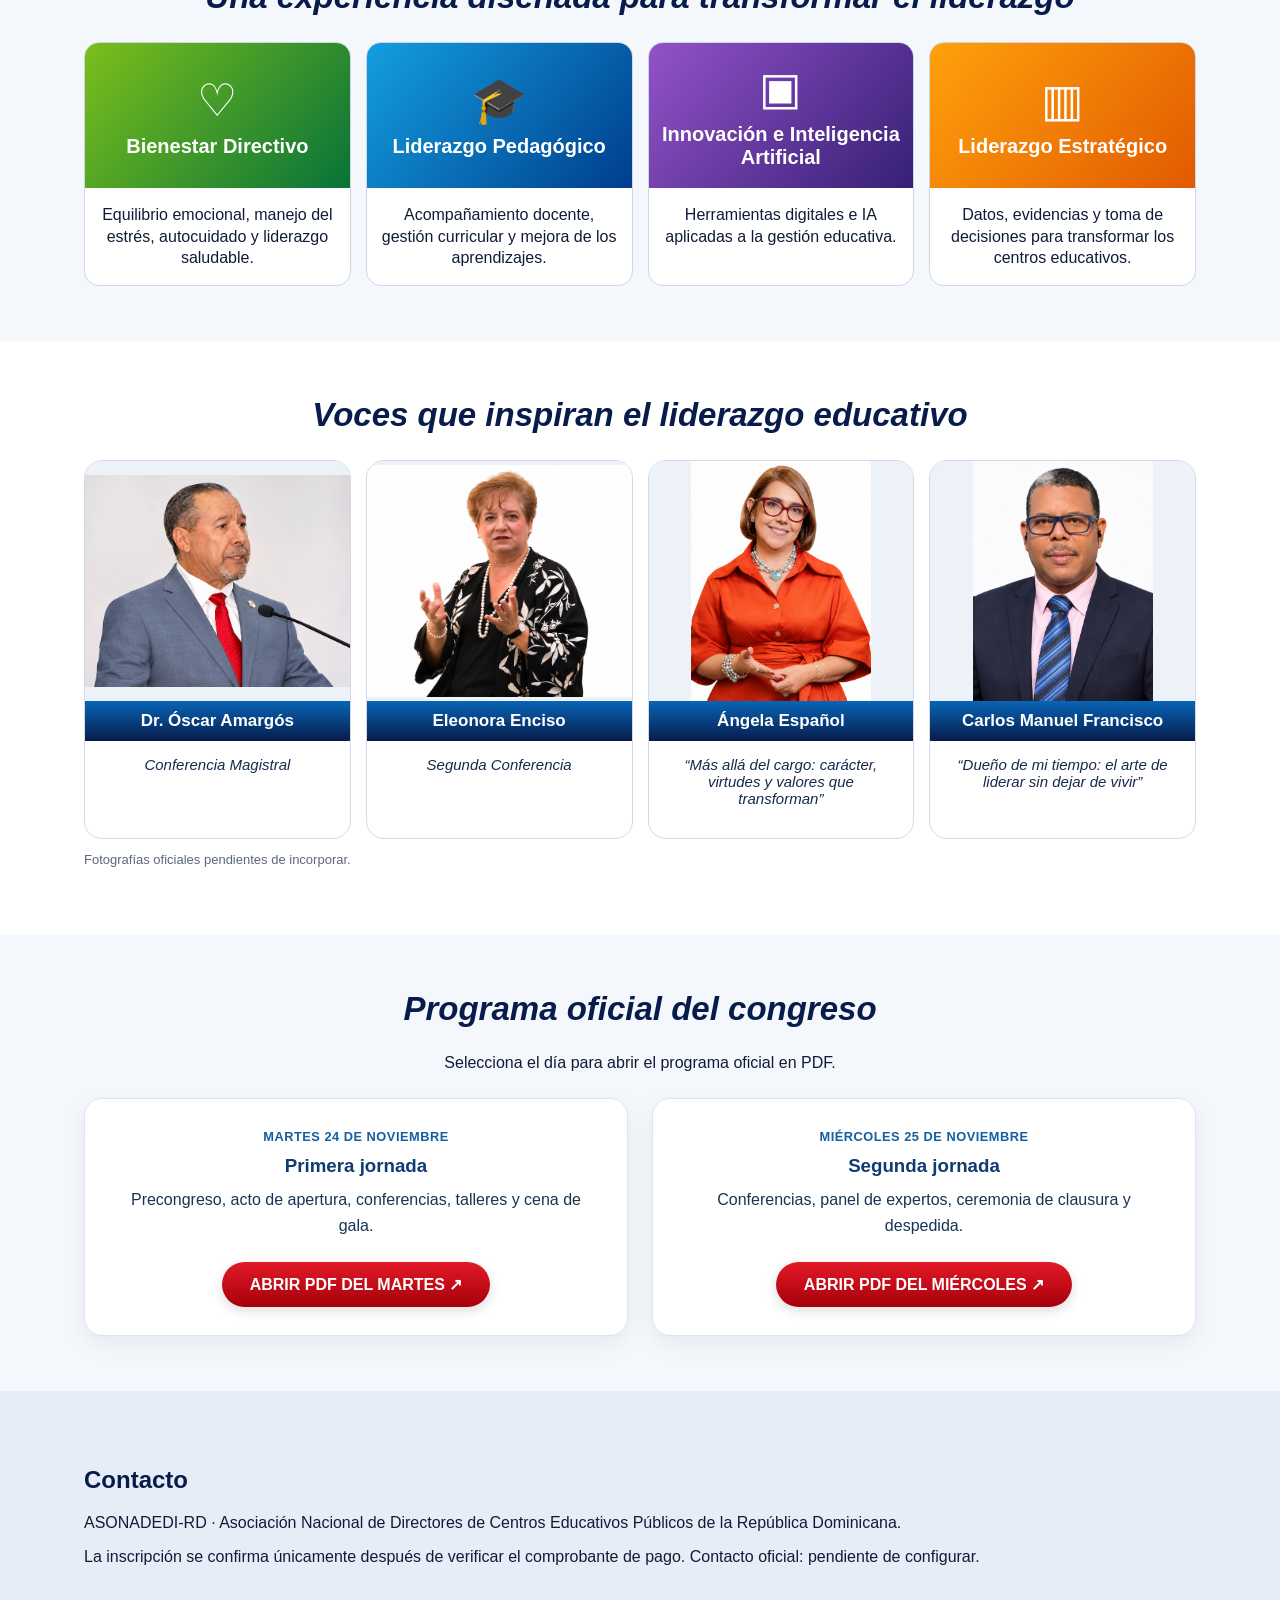
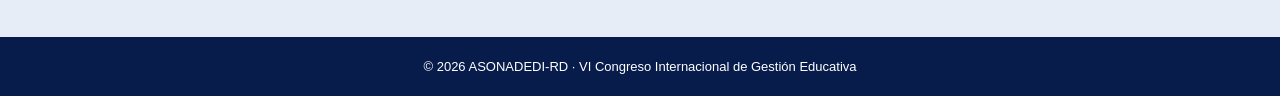
==== commit 8a9d2321: "Rename index_pdf_por_dia.html to index.html" ====
--- a/index.html
+++ b/index.html
@@ -11,9 +11,9 @@
 <meta content="https://congresoasonadedi.github.io/2026/" property="og:url"/>
 <meta content="summary_large_image" name="twitter:card"/><link href="styles.css" rel="stylesheet"/><style>
 #programa .agenda-days{display:grid;grid-template-columns:repeat(auto-fit,minmax(min(100%,420px),1fr));gap:24px;margin-top:28px;align-items:start}#programa .agenda-day{background:#fff;border:1px solid #dbe5f2;border-radius:18px;padding:22px;box-shadow:0 8px 25px #092e5910;color:#183354}#programa .agenda-day>h3{font-size:1.25rem;color:#113b73;margin:0 0 18px;border-bottom:3px solid #d5a72d;padding-bottom:12px}#programa .agenda-day>h3 small{display:block;font-size:.83rem;font-weight:400;margin-top:5px;color:#596c83}#programa .agenda-item{display:grid;grid-template-columns:125px 1fr;gap:12px;padding:15px 0;border-bottom:1px solid #e4ebf3}#programa .agenda-time{font-size:.85rem;font-weight:800;color:#075e9a}#programa .agenda-detail h3{font-size:1rem;line-height:1.4;margin:2px 0 5px;color:#123f75}#programa .agenda-detail p{font-size:.9rem;line-height:1.5;margin:0;color:#45566a}#programa .agenda-tag{font-size:.68rem;text-transform:uppercase;letter-spacing:.06em;color:#ad273f;font-weight:800}#programa .agenda-note{font-size:.85rem;color:#596b80;margin:18px 0 0;line-height:1.5}@media(max-width:540px){#programa .agenda-day{padding:16px}#programa .agenda-item{grid-template-columns:1fr;gap:4px}#programa .agenda-time{font-size:.82rem}}
-</style></head><body>
-<header class="header"><a class="brand" href="#inicio"><img alt="Logotipo oficial de ASONADEDI-RD" class="official-logo" src="assets/logo-asonadedi.png" style="width:65px;height:65px;object-fit:contain;"/><span><strong>ASONADEDI-RD</strong><small>Asociación Nacional de Directores<br/>de Centros Educativos Públicos<br/>de la República Dominicana</small></span></a><button aria-expanded="false" aria-label="Abrir menú" class="menu">☰</button><nav id="nav"><a href="#inicio">Inicio</a><a href="#congreso">Congreso</a><a href="#programa">Programa</a><a href="#conferencistas">Conferencistas</a><a href="#talleres">Talleres</a><a href="#contacto">Contacto</a><a class="nav-cta" href="#inscripcion">INSCRÍBETE</a></nav></header>
-<main><section class="hero" id="inicio"><div class="hero-inner"><div class="hero-copy"><span class="eyebrow">ASONADEDI-RD PRESENTA</span><div class="hero-heading"><span class="edition">VI</span><h1>Congreso Internacional<br/>de Gestión Educativa<br/><em>ASONADEDI-RD 2026</em></h1></div><h2>Bienestar y<br/>Liderazgo Educativo</h2><p class="motto">“Bienestar para liderar, liderazgo para transformar”</p><div class="event-meta"><span>▣ 24 y 25 de noviembre de 2026</span><span>📍 Hotel Crowne Plaza, Santo Domingo</span></div><div class="actions"><a class="btn red" href="#inscripcion">INSCRÍBETE AHORA ↗</a><a class="btn outline" href="#programa">VER PROGRAMA</a></div></div><div class="hero-side"><div class="portrait-illustration"><img alt="Público asistente al congreso" src="assets/Attentive Conference Audience in Formal Session.png" style="width:100%;height:100%;object-fit:cover;border-radius:20px;"/><div>Un encuentro para quienes<br/>transforman la educación</div></div><div class="countdown"><strong>FALTAN</strong><div class="clock"><div><b id="days">--</b><small>DÍAS</small></div><div><b id="hours">--</b><small>HORAS</small></div><div><b id="minutes">--</b><small>MINUTOS</small></div></div></div></div></div></section>
+</style><style>#programa .agenda-pdf-grid{display:grid;grid-template-columns:repeat(auto-fit,minmax(min(100%,310px),1fr));gap:24px;margin-top:26px}#programa .agenda-pdf-card{padding:28px;border:1px solid #dbe5f2;border-radius:18px;background:#fff;box-shadow:0 8px 24px #092e5910;color:#183354}#programa .agenda-pdf-day{font-size:.8rem;font-weight:800;letter-spacing:.04em;color:#1260a0}#programa .agenda-pdf-card h3{color:#113b73;margin:10px 0}#programa .agenda-pdf-card p{margin:0 0 24px;line-height:1.6}#programa .agenda-pdf-card .btn{display:inline-block;text-decoration:none}</style></head><body>
+<header class="header"><a class="brand" href="#inicio"><img alt="Logotipo oficial de ASONADEDI-RD" class="official-logo" src="assets/logo-asonadedi.png" style="width:65px;height:65px;object-fit:contain;"/><span><strong>ASONADEDI-RD</strong><small>Asociación Nacional de Directores<br/>de Centros Educativos Públicos<br/>de la República Dominicana</small></span></a><button aria-expanded="false" aria-label="Abrir menú" class="menu">☰</button><nav id="nav"><a href="#inicio">Inicio</a><a href="#congreso">Congreso</a><a href="#programa">Programa</a><a href="#conferencistas">Conferencistas</a><a href="#talleres">Talleres</a><a href="#contacto">Contacto</a></nav></header>
+<main><section class="hero" id="inicio"><div class="hero-inner"><div class="hero-copy"><span class="eyebrow">ASONADEDI-RD PRESENTA</span><div class="hero-heading"><span class="edition">VI</span><h1>Congreso Internacional<br/>de Gestión Educativa<br/><em>ASONADEDI-RD 2026</em></h1></div><h2>Bienestar y<br/>Liderazgo Educativo</h2><p class="motto">“Bienestar para liderar, liderazgo para transformar”</p><div class="event-meta"><span>▣ 24 y 25 de noviembre de 2026</span><span>📍 Hotel Crowne Plaza, Santo Domingo</span></div><div class="actions"><a class="btn outline" href="#programa">VER PROGRAMA</a></div></div><div class="hero-side"><div class="portrait-illustration"><img alt="Público asistente al congreso" src="assets/Attentive Conference Audience in Formal Session.png" style="width:100%;height:100%;object-fit:cover;border-radius:20px;"/><div>Un encuentro para quienes<br/>transforman la educación</div></div><div class="countdown"><strong>FALTAN</strong><div class="clock"><div><b id="days">--</b><small>DÍAS</small></div><div><b id="hours">--</b><small>HORAS</small></div><div><b id="minutes">--</b><small>MINUTOS</small></div></div></div></div></div></section>
 <section aria-label="Datos del congreso" class="stats"><div><b>♟</b><strong>400</strong><span>Participantes</span></div><div><b>▦</b><strong>2 días</strong><span>de formación</span></div><div><b>♙</b><strong>Conferencias + Paneles</strong><span>de alto nivel</span></div><div><b>⚙</b><strong>4 Talleres</strong><span>simultáneos</span></div></section>
 <section class="intro wrap" id="congreso"><div class="intro-art"><span>ASONADEDI-RD</span><strong>Un espacio para crecer juntos</strong></div><div><h2>Liderar también implica bienestar</h2><p>El VI Congreso Internacional de Gestión Educativa ASONADEDI-RD 2026 será un espacio de formación, reflexión, intercambio de experiencias e innovación dirigido al fortalecimiento del liderazgo y la gestión educativa.</p><a class="btn red" href="#programa">CONOCE EL CONGRESO ❯</a></div></section>
 <section class="tracks" id="talleres"><div class="wrap"><h2 class="section-title">Una experiencia diseñada para transformar el liderazgo</h2><div class="track-grid"><article class="track green"><div class="track-top"><span>♡</span><h3>Bienestar Directivo</h3></div><p>Equilibrio emocional, manejo del estrés, autocuidado y liderazgo saludable.</p></article><article class="track blue"><div class="track-top"><span>🎓</span><h3>Liderazgo Pedagógico</h3></div><p>Acompañamiento docente, gestión curricular y mejora de los aprendizajes.</p></article><article class="track purple"><div class="track-top"><span>▣</span><h3>Innovación e Inteligencia Artificial</h3></div><p>Herramientas digitales e IA aplicadas a la gestión educativa.</p></article><article class="track orange"><div class="track-top"><span>▥</span><h3>Liderazgo Estratégico</h3></div><p>Datos, evidencias y toma de decisiones para transformar los centros educativos.</p></article></div></div></section>
@@ -26,6 +26,5 @@
 </div><h3>Ángela Español</h3><p>“Más allá del cargo: carácter, virtudes y valores que transforman”</p></article><article class="speaker"><div class="avatar">
 <img alt="Carlos Manuel Francisco" src="assets/Carlos manuel francisco.png" style="width:100%;height:100%;object-fit:cover;"/>
 </div><h3>Carlos Manuel Francisco</h3><p>“Dueño de mi tiempo: el arte de liderar sin dejar de vivir”</p></article></div><p class="note">Fotografías oficiales pendientes de incorporar.</p></section>
-<section class="program" id="programa"><div class="wrap"><h2 class="section-title">Programa oficial del congreso</h2><p>Bienestar y Liderazgo Educativo · Hotel Crowne Plaza · 24 y 25 de noviembre de 2026</p><div class="agenda-days"><div class="agenda-day"><h3>Martes 24 de noviembre <small>Precongreso, apertura y primera jornada</small></h3><article class="agenda-item"><div class="agenda-time">8:00–9:00 a. m.</div><div class="agenda-detail"><span class="agenda-tag">Precongreso</span><h3>Registro y desayuno de bienvenida</h3><p>Acreditaciones, entrega de materiales y presentación de logros y memorias de congresos anteriores.</p></div></article><article class="agenda-item"><div class="agenda-time">9:00–10:00 a. m.</div><div class="agenda-detail"><span class="agenda-tag">Precongreso</span><h3>Un cafecito tempranito: señal de bienestar</h3><p>Grupo de baile del Centro en Artes Benito Juárez. Pretaller «Repensando el Bienestar Total del Director», Lic. Aquiles Julián (Proyecto Educativo Nacional, PEN).</p></div></article><article class="agenda-item"><div class="agenda-time">10:00–10:05 a. m.</div><div class="agenda-detail"><span class="agenda-tag">Acto de apertura</span><h3>Himno Nacional</h3><p>Equipo de sonido.</p></div></article><article class="agenda-item"><div class="agenda-time">10:05–10:10 a. m.</div><div class="agenda-detail"><h3>Invocación</h3><p>Obispo Manuel Ruiz, Arquidiócesis Santo Domingo Este.</p></div></article><article class="agenda-item"><div class="agenda-time">10:10–10:20 a. m.</div><div class="agenda-detail"><h3>Presentación de autoridades e invitados especiales</h3><p>Maestro de ceremonia.</p></div></article><article class="agenda-item"><div class="agenda-time">10:20–10:45 a. m.</div><div class="agenda-detail"><h3>Palabras de bienvenida</h3><p>Ing. Carlos Manuel Francisco, presidente ASONADEDI-RD.</p></div></article><article class="agenda-item"><div class="agenda-time">10:45–11:00 a. m.</div><div class="agenda-detail"><h3>Dedicatoria del Congreso 2026</h3><p>Carlos Manuel Francisco, presidente ASONADEDI-RD.</p></div></article><article class="agenda-item"><div class="agenda-time">11:00–11:30 a. m.</div><div class="agenda-detail"><h3>Reconocimientos especiales y palabras del Dr. Óscar Amargós</h3><p>Participan Fior Daliza González, Yván Calendario, Víctor Mártir y Yari Starei Pichardo.</p></div></article><article class="agenda-item"><div class="agenda-time">11:30–11:45 a. m.</div><div class="agenda-detail"><h3>Palabras de motivación</h3><p>Clara Joa Siulin, directora de INAFOCAM.</p></div></article><article class="agenda-item"><div class="agenda-time">11:45 a. m.–12:30 p. m.</div><div class="agenda-detail"><span class="agenda-tag">Conferencia</span><h3>1.ª conferencia magistral: «Liderazgo para transformar»</h3><p>Ancell Schecker, viceministra de Asuntos Técnicos y Pedagógicos.</p></div></article><article class="agenda-item"><div class="agenda-time">11:45 a. m.–12:30 p. m.</div><div class="agenda-detail"><span class="agenda-tag">Conferencia</span><h3>«¿Quién cuida a quien lidera? Una reflexión sobre el bienestar del director escolar»</h3><p>Jacqueline Malagón, exministra de Educación. (Coincide en horario con la conferencia anterior, según el programa).</p></div></article><article class="agenda-item"><div class="agenda-time">12:40–1:50 p. m.</div><div class="agenda-detail"><h3>Almuerzo buffet</h3></div></article><article class="agenda-item"><div class="agenda-time">1:50–1:55 p. m.</div><div class="agenda-detail"><h3>Pausa activa</h3><p>Andrea Suero y Rosa Ureña.</p></div></article><article class="agenda-item"><div class="agenda-time">1:55–2:00 p. m.</div><div class="agenda-detail"><h3>Metodología del congreso</h3><p>Yari Pichardo, coordinadora general.</p></div></article><article class="agenda-item"><div class="agenda-time">2:00–3:00 p. m.</div><div class="agenda-detail"><span class="agenda-tag">Conferencia</span><h3>2.ª conferencia magistral: «Bienestar para gestionar, liderar para transformar»</h3><p>Dra. Eleonora Enciso, conferencista internacional.</p></div></article><article class="agenda-item"><div class="agenda-time">3:00–4:00 p. m.</div><div class="agenda-detail"><span class="agenda-tag">Taller</span><h3>Taller 1: «Director en equilibrio: estrategias para cuidar la salud física y emocional»</h3><p>Claudia Albornoz, conferencista internacional.</p></div></article><article class="agenda-item"><div class="agenda-time">3:00–4:00 p. m.</div><div class="agenda-detail"><span class="agenda-tag">Actividad simultánea</span><h3>Actividades prácticas de bienestar</h3><p>Jocelyn Vásquez: «Mi bienestar también importa», «Cuidar mi salud para liderar mejor», «Del estrés al equilibrio emocional», «Liderar sin desgastarse» y «Mi compromiso con el bienestar».</p></div></article><article class="agenda-item"><div class="agenda-time">5:00–6:00 p. m.</div><div class="agenda-detail"><h3>Receso, merienda y entrega de habitaciones</h3></div></article><article class="agenda-item"><div class="agenda-time">7:30–11:00 p. m.</div><div class="agenda-detail"><span class="agenda-tag">Gala</span><h3>Cena de Gala del Día Nacional del Director</h3><p>Vestimenta: negro con un adorno dorado. Talento artístico de directores, presentación artística y orquesta en vivo.</p></div></article></div><div class="agenda-day"><h3>Miércoles 25 de noviembre <small>Segunda jornada y clausura</small></h3><article class="agenda-item"><div class="agenda-time">7:00–8:00 a. m.</div><div class="agenda-detail"><h3>Desayuno buffet, registro y bienvenida</h3></div></article><article class="agenda-item"><div class="agenda-time">8:00–8:30 a. m.</div><div class="agenda-detail"><h3>Momento de bienestar integral</h3></div></article><article class="agenda-item"><div class="agenda-time">8:30–9:30 a. m.</div><div class="agenda-detail"><span class="agenda-tag">Conferencia</span><h3>3.ª conferencia: «Más allá del cargo: carácter, virtudes y valores que transforman»</h3><p>Ángela Español, fundadora y presidenta ejecutiva de PULSORIA.</p></div></article><article class="agenda-item"><div class="agenda-time">9:30–10:30 a. m.</div><div class="agenda-detail"><span class="agenda-tag">Conferencia</span><h3>4.ª conferencia: «Dueño de mi tiempo: el arte de liderar sin dejar de vivir»</h3><p>Julio Leonardo Valeirón, psicólogo educador y maestro de generaciones en Psicología.</p></div></article><article class="agenda-item"><div class="agenda-time">10:30–11:00 a. m.</div><div class="agenda-detail"><h3>Pausa Integral Activa</h3><p>Divina García, técnica docente de INAFOCAM, técnica docente de Participación Comunitaria y exdirectora de Orientación y Psicología.</p></div></article><article class="agenda-item"><div class="agenda-time">11:00 a. m.–12:00 m.</div><div class="agenda-detail"><span class="agenda-tag">Panel</span><h3>Panel de expertos: «Liderar con bienestar: estrategias para gestionar conflictos y fortalecer la cultura organizacional»</h3><p>Regina Rodríguez, Betty Escolástico, Welinton Mejía, Reynaldo Rojas y Gelson Navarro.</p></div></article><article class="agenda-item"><div class="agenda-time">12:00–12:40 p. m.</div><div class="agenda-detail"><span class="agenda-tag">Conferencia</span><h3>6.ª conferencia: «Liderazgo situacional: adaptarse para dirigir, inspirar para transformar y promover el bienestar educativo»</h3><p>Víctor Mártir, secretario general ASONADEDI-RD.</p></div></article><article class="agenda-item"><div class="agenda-time">12:40–1:10 p. m.</div><div class="agenda-detail"><span class="agenda-tag">Clausura</span><h3>Ceremonia de clausura</h3><p>Palabras de cierre, proyecciones de ASONADEDI, entrega simbólica de memorias y foto oficial. Carlos Manuel Francisco, presidente ASONADEDI-RD.</p></div></article><article class="agenda-item"><div class="agenda-time">1:10–2:00 p. m.</div><div class="agenda-detail"><h3>Almuerzo de despedida y salida de participantes</h3></div></article></div></div><p class="agenda-note">Los horarios y las actividades se transcribieron del programa oficial facilitado por la organización. Algunas actividades coinciden en horario.</p></div></section>
-<section class="registration wrap" id="inscripcion"><div><h2>Inscripción al VI Congreso</h2><p><strong>DEMOSTRACIÓN:</strong> la recepción de inscripciones y comprobantes todavía no está habilitada. No realices pagos ni envíes información personal a través de esta página.</p><div class="payment-box"><h3>Datos para transferencia</h3><p id="bankNotice"><strong>Datos informativos para la demostración.</strong> El costo previsto es RD$ 2,500.00. <strong>No realices pagos hasta que ASONADEDI-RD anuncie oficialmente la apertura de inscripciones.</strong></p><dl><dt>Banco</dt><dd id="bankName">Pendiente de confirmar</dd><dt>Beneficiario</dt><dd id="bankHolder">Pendiente de confirmar</dd><dt>Cuenta</dt><dd id="bankAccount">Pendiente de confirmar</dd><dt>Monto</dt><dd id="bankAmount">Pendiente de confirmar</dd></dl></div></div><form action="api/registrar.php" aria-label="Formulario deshabilitado durante la demostración" enctype="multipart/form-data" id="registrationForm" inert="" method="post"><label>Nombre completo<input autocomplete="name" maxlength="120" name="nombre" required=""/></label><label>Correo electrónico<input autocomplete="email" maxlength="180" name="correo" required="" type="email"/></label><label>Teléfono<input autocomplete="tel" maxlength="35" name="telefono" required="" type="tel"/></label><label>Centro educativo / institución<input maxlength="180" name="centro" required=""/></label><label>Distrito educativo<input maxlength="50" name="distrito"/></label><label>Referencia de la transferencia<input maxlength="100" name="referencia" placeholder="Número de referencia bancaria" required=""/></label><label>Fecha de transferencia<input name="fecha_pago" required="" type="date"/></label><label>Comprobante de transferencia (JPG, PNG o PDF; máximo 5 MB)<input accept=".jpg,.jpeg,.png,.pdf,image/jpeg,image/png,application/pdf" name="comprobante" required="" type="file"/></label><label class="check"><input name="consentimiento" required="" type="checkbox" value="si"/> Autorizo el tratamiento de mis datos y del comprobante exclusivamente para gestionar mi inscripción al congreso.</label><button class="btn red" id="submitRegistration" type="submit">INSCRIPCIONES PRÓXIMAMENTE</button><p aria-live="polite" class="note" id="formMessage" role="status"></p><p class="note">Demostración visual: el formulario está deshabilitado y no recibe datos.</p></form></section>
+<section class="program" id="programa"><div class="wrap"><h2 class="section-title">Programa oficial del congreso</h2><p>Selecciona el día para abrir el programa oficial en PDF.</p><div class="agenda-pdf-grid"><article class="agenda-pdf-card"><span class="agenda-pdf-day">MARTES 24 DE NOVIEMBRE</span><h3>Primera jornada</h3><p>Precongreso, acto de apertura, conferencias, talleres y cena de gala.</p><a class="btn red" href="assets/programa_martes_24.pdf" rel="noopener noreferrer" target="_blank" type="application/pdf">ABRIR PDF DEL MARTES ↗</a></article><article class="agenda-pdf-card"><span class="agenda-pdf-day">MIÉRCOLES 25 DE NOVIEMBRE</span><h3>Segunda jornada</h3><p>Conferencias, panel de expertos, ceremonia de clausura y despedida.</p><a class="btn red" href="assets/programa_miercoles_25.pdf" rel="noopener noreferrer" target="_blank" type="application/pdf">ABRIR PDF DEL MIÉRCOLES ↗</a></article></div></div></section>
 <section class="contact" id="contacto"><div class="wrap"><h2>Contacto</h2><p>ASONADEDI-RD · Asociación Nacional de Directores de Centros Educativos Públicos de la República Dominicana.</p><p>La inscripción se confirma únicamente después de verificar el comprobante de pago. Contacto oficial: pendiente de configurar.</p></div></section></main><footer>© <span id="year"></span> ASONADEDI-RD · VI Congreso Internacional de Gestión Educativa</footer><script src="script.js"></script></body></html>
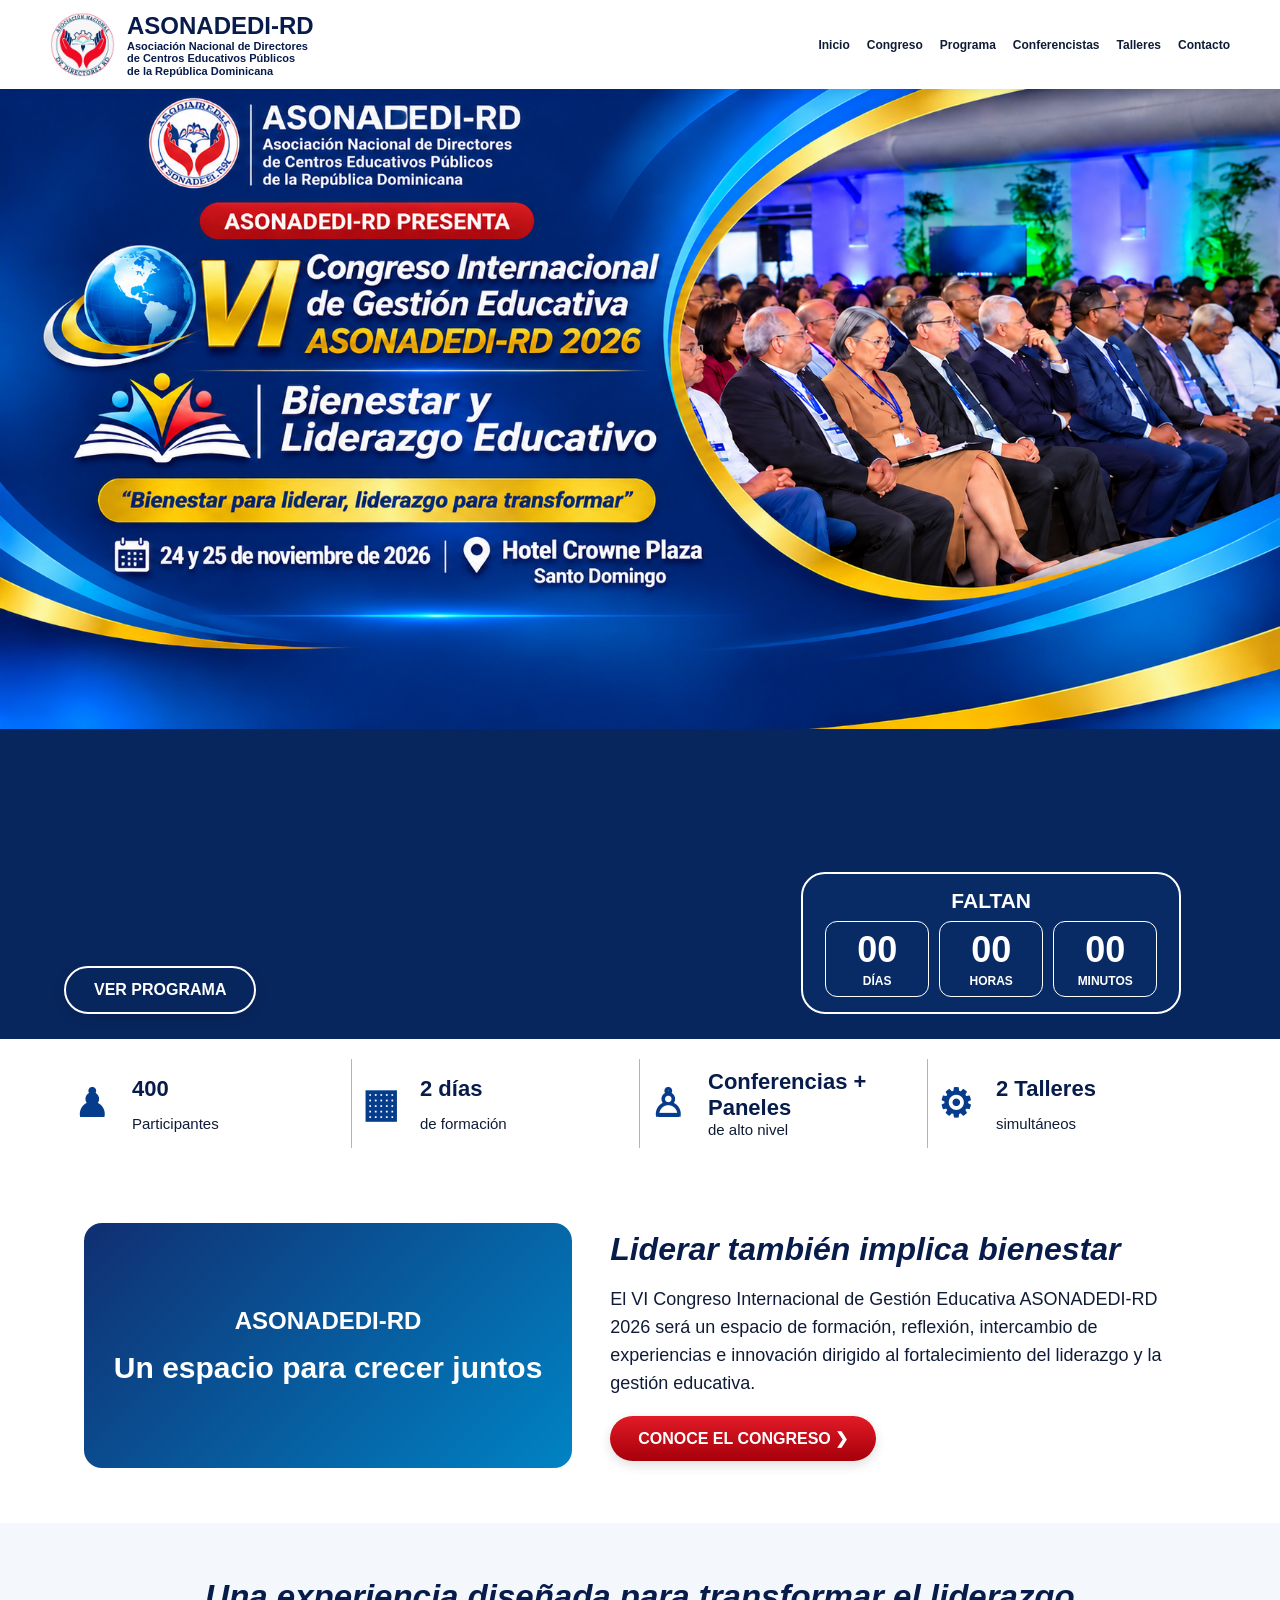
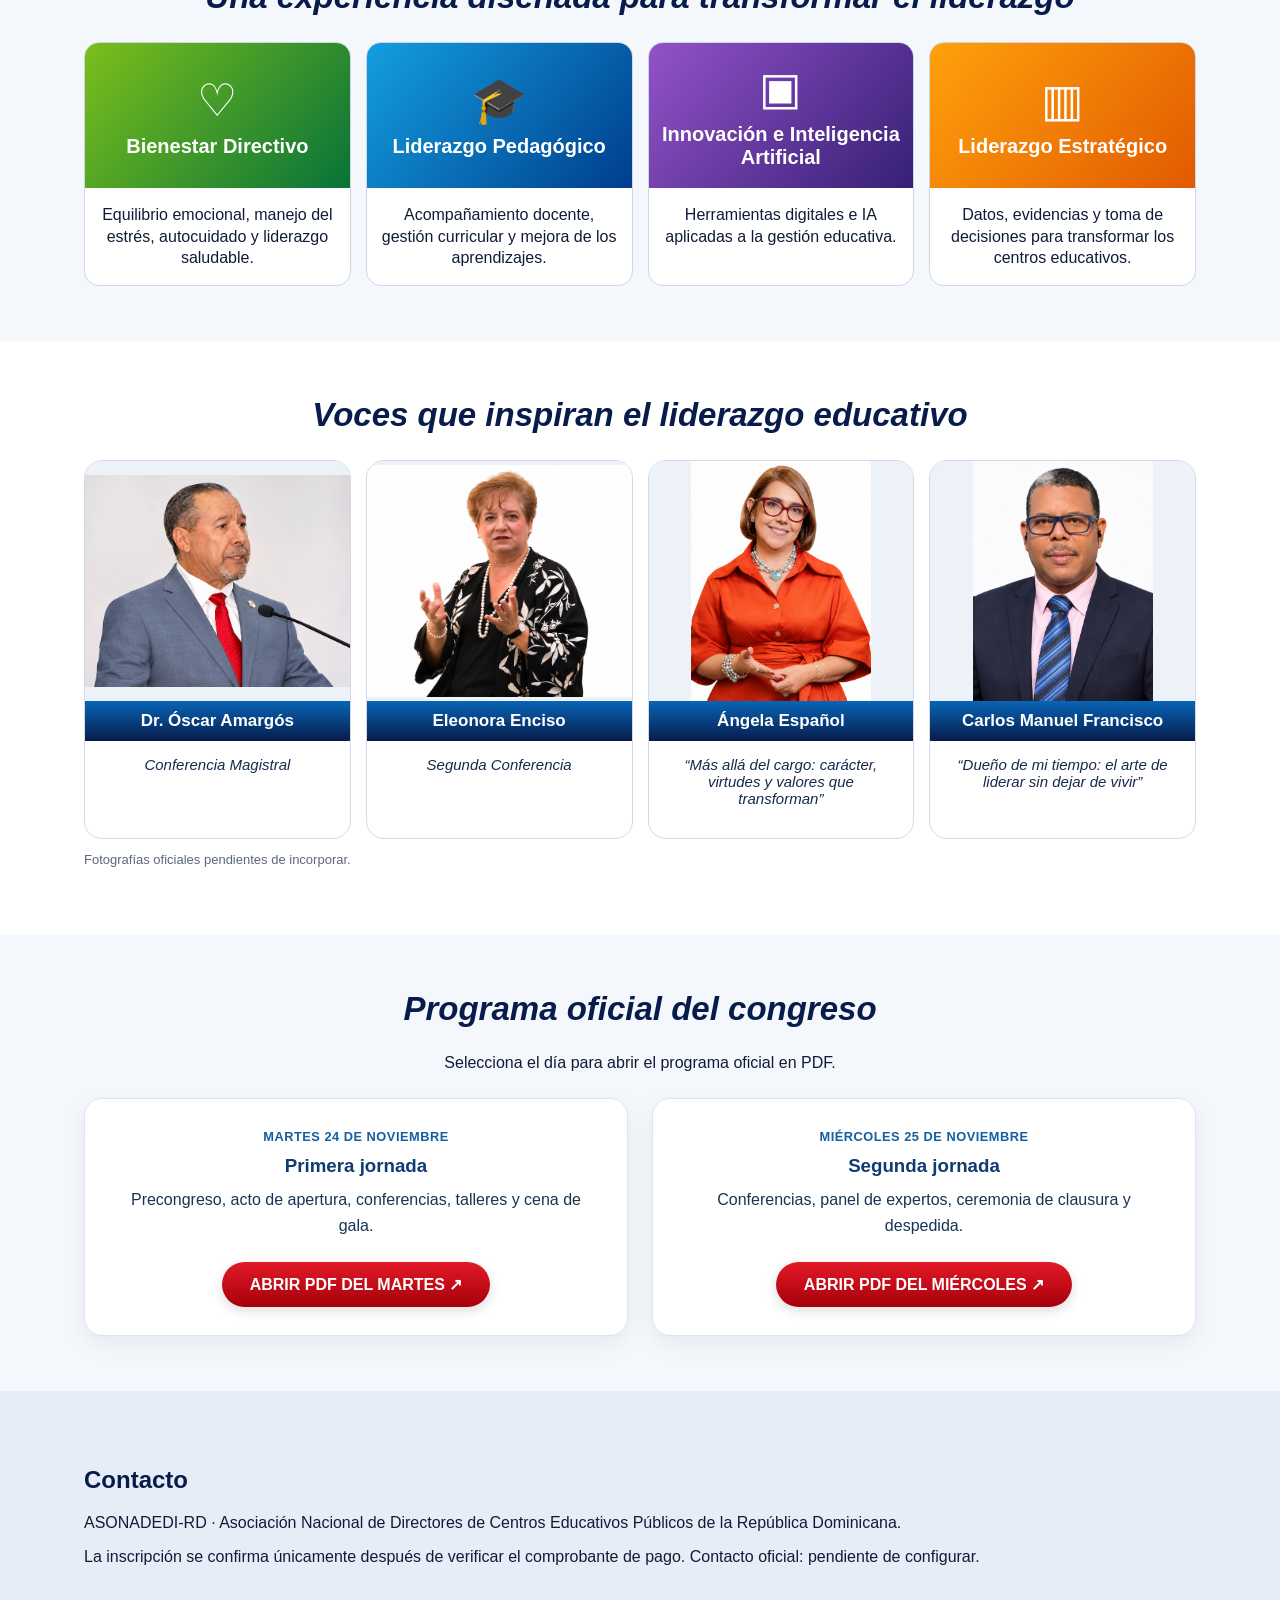
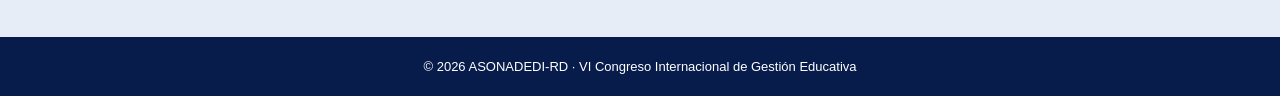
==== commit 8d693f31: "Update index.html" ====
--- a/index.html
+++ b/index.html
@@ -14,7 +14,7 @@
 </style><style>#programa .agenda-pdf-grid{display:grid;grid-template-columns:repeat(auto-fit,minmax(min(100%,310px),1fr));gap:24px;margin-top:26px}#programa .agenda-pdf-card{padding:28px;border:1px solid #dbe5f2;border-radius:18px;background:#fff;box-shadow:0 8px 24px #092e5910;color:#183354}#programa .agenda-pdf-day{font-size:.8rem;font-weight:800;letter-spacing:.04em;color:#1260a0}#programa .agenda-pdf-card h3{color:#113b73;margin:10px 0}#programa .agenda-pdf-card p{margin:0 0 24px;line-height:1.6}#programa .agenda-pdf-card .btn{display:inline-block;text-decoration:none}</style></head><body>
 <header class="header"><a class="brand" href="#inicio"><img alt="Logotipo oficial de ASONADEDI-RD" class="official-logo" src="assets/logo-asonadedi.png" style="width:65px;height:65px;object-fit:contain;"/><span><strong>ASONADEDI-RD</strong><small>Asociación Nacional de Directores<br/>de Centros Educativos Públicos<br/>de la República Dominicana</small></span></a><button aria-expanded="false" aria-label="Abrir menú" class="menu">☰</button><nav id="nav"><a href="#inicio">Inicio</a><a href="#congreso">Congreso</a><a href="#programa">Programa</a><a href="#conferencistas">Conferencistas</a><a href="#talleres">Talleres</a><a href="#contacto">Contacto</a></nav></header>
 <main><section class="hero" id="inicio"><div class="hero-inner"><div class="hero-copy"><span class="eyebrow">ASONADEDI-RD PRESENTA</span><div class="hero-heading"><span class="edition">VI</span><h1>Congreso Internacional<br/>de Gestión Educativa<br/><em>ASONADEDI-RD 2026</em></h1></div><h2>Bienestar y<br/>Liderazgo Educativo</h2><p class="motto">“Bienestar para liderar, liderazgo para transformar”</p><div class="event-meta"><span>▣ 24 y 25 de noviembre de 2026</span><span>📍 Hotel Crowne Plaza, Santo Domingo</span></div><div class="actions"><a class="btn outline" href="#programa">VER PROGRAMA</a></div></div><div class="hero-side"><div class="portrait-illustration"><img alt="Público asistente al congreso" src="assets/Attentive Conference Audience in Formal Session.png" style="width:100%;height:100%;object-fit:cover;border-radius:20px;"/><div>Un encuentro para quienes<br/>transforman la educación</div></div><div class="countdown"><strong>FALTAN</strong><div class="clock"><div><b id="days">--</b><small>DÍAS</small></div><div><b id="hours">--</b><small>HORAS</small></div><div><b id="minutes">--</b><small>MINUTOS</small></div></div></div></div></div></section>
-<section aria-label="Datos del congreso" class="stats"><div><b>♟</b><strong>400</strong><span>Participantes</span></div><div><b>▦</b><strong>2 días</strong><span>de formación</span></div><div><b>♙</b><strong>Conferencias + Paneles</strong><span>de alto nivel</span></div><div><b>⚙</b><strong>4 Talleres</strong><span>simultáneos</span></div></section>
+<section aria-label="Datos del congreso" class="stats"><div><b>♟</b><strong>400</strong><span>Participantes</span></div><div><b>▦</b><strong>2 días</strong><span>de formación</span></div><div><b>♙</b><strong>Conferencias + Paneles</strong><span>de alto nivel</span></div><div><b>⚙</b><strong>2 Talleres</strong><span>simultáneos</span></div></section>
 <section class="intro wrap" id="congreso"><div class="intro-art"><span>ASONADEDI-RD</span><strong>Un espacio para crecer juntos</strong></div><div><h2>Liderar también implica bienestar</h2><p>El VI Congreso Internacional de Gestión Educativa ASONADEDI-RD 2026 será un espacio de formación, reflexión, intercambio de experiencias e innovación dirigido al fortalecimiento del liderazgo y la gestión educativa.</p><a class="btn red" href="#programa">CONOCE EL CONGRESO ❯</a></div></section>
 <section class="tracks" id="talleres"><div class="wrap"><h2 class="section-title">Una experiencia diseñada para transformar el liderazgo</h2><div class="track-grid"><article class="track green"><div class="track-top"><span>♡</span><h3>Bienestar Directivo</h3></div><p>Equilibrio emocional, manejo del estrés, autocuidado y liderazgo saludable.</p></article><article class="track blue"><div class="track-top"><span>🎓</span><h3>Liderazgo Pedagógico</h3></div><p>Acompañamiento docente, gestión curricular y mejora de los aprendizajes.</p></article><article class="track purple"><div class="track-top"><span>▣</span><h3>Innovación e Inteligencia Artificial</h3></div><p>Herramientas digitales e IA aplicadas a la gestión educativa.</p></article><article class="track orange"><div class="track-top"><span>▥</span><h3>Liderazgo Estratégico</h3></div><p>Datos, evidencias y toma de decisiones para transformar los centros educativos.</p></article></div></div></section>
 <section class="speakers wrap" id="conferencistas"><h2 class="section-title">Voces que inspiran el liderazgo educativo</h2><div class="speaker-grid"><article class="speaker"><div class="avatar">
